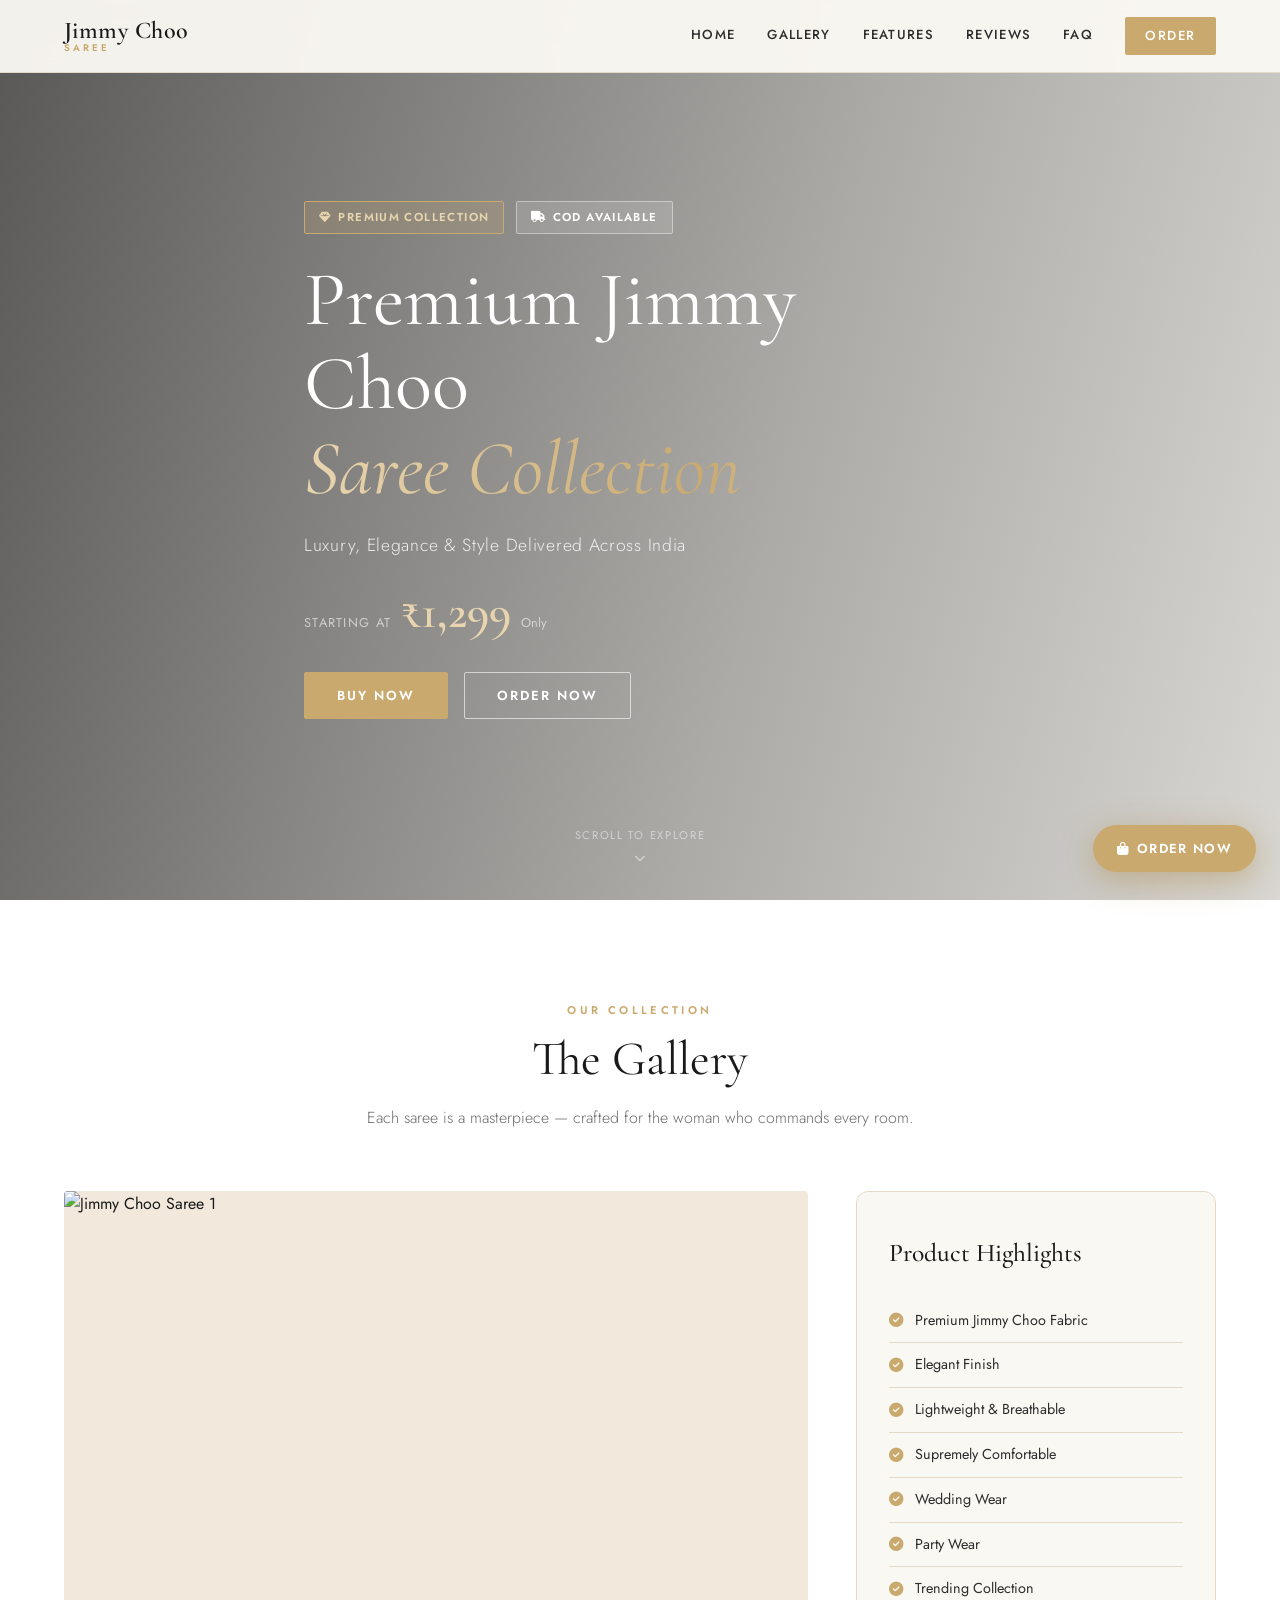
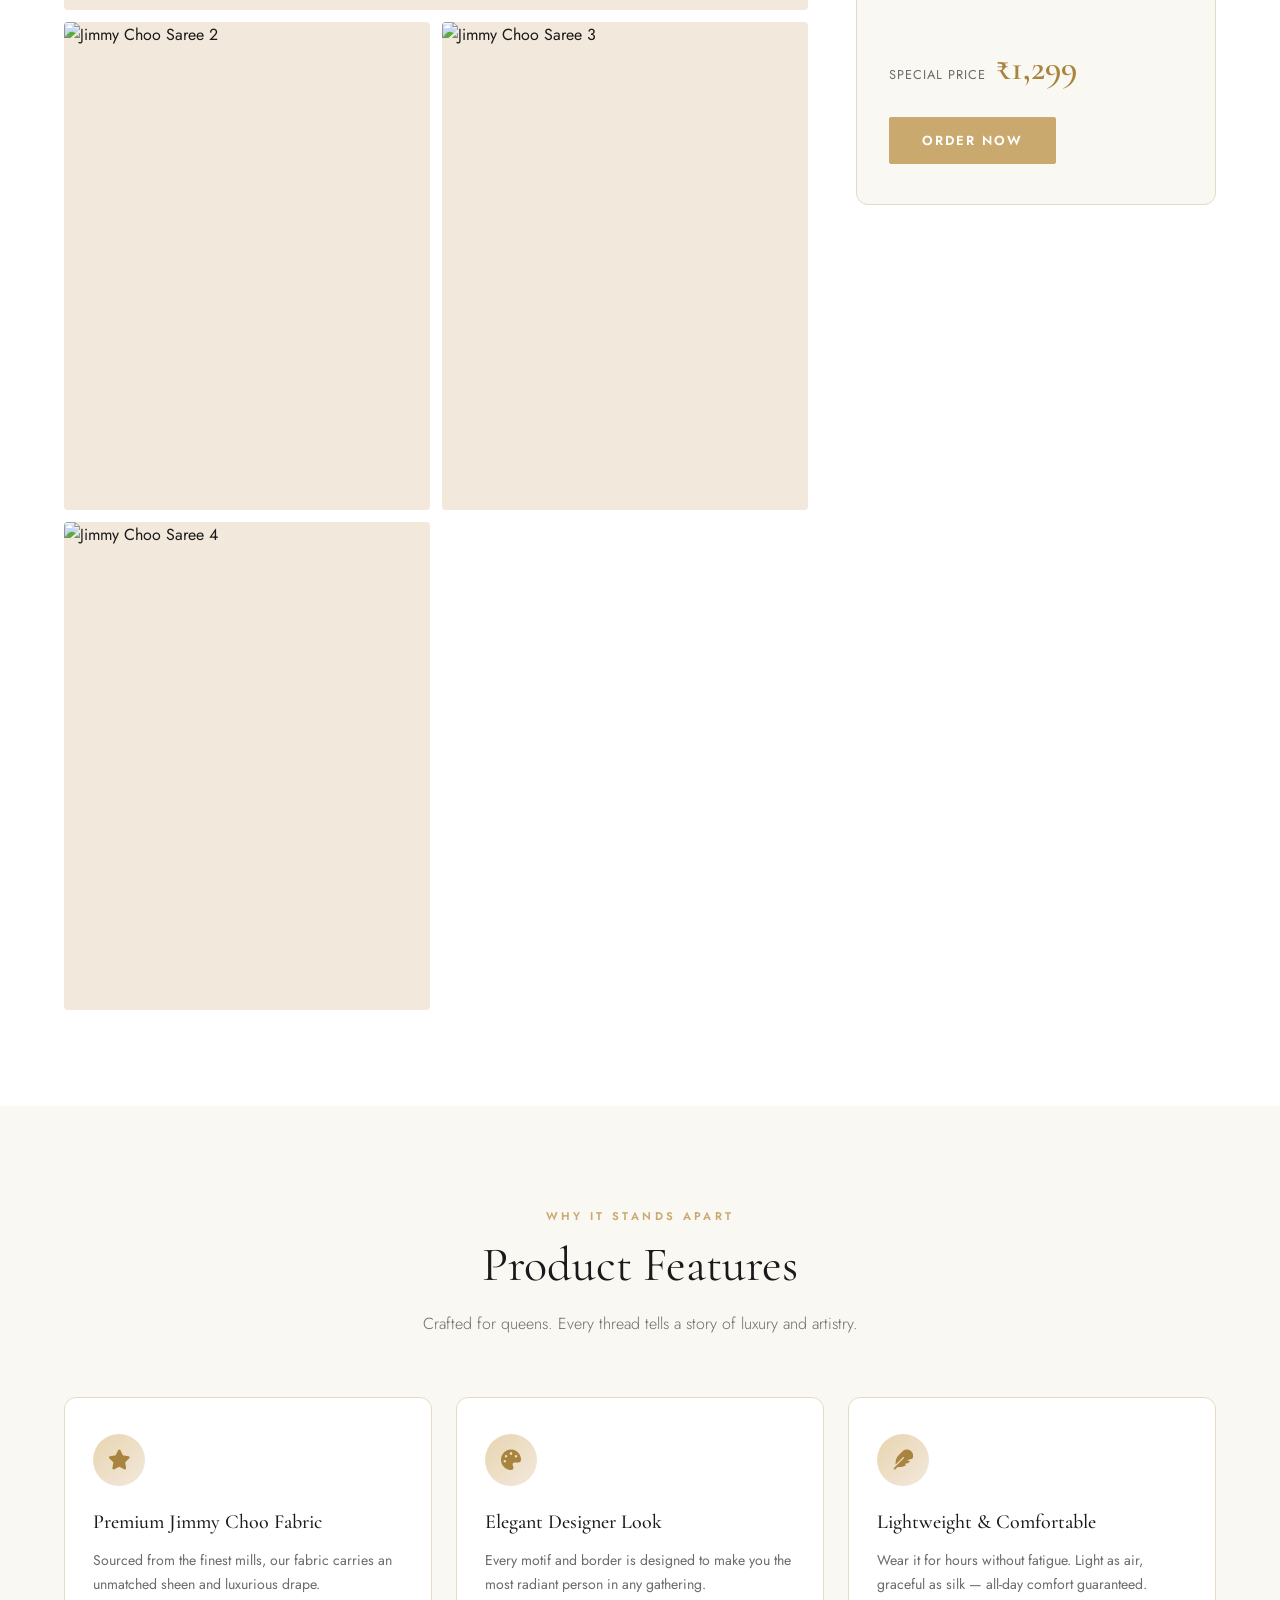
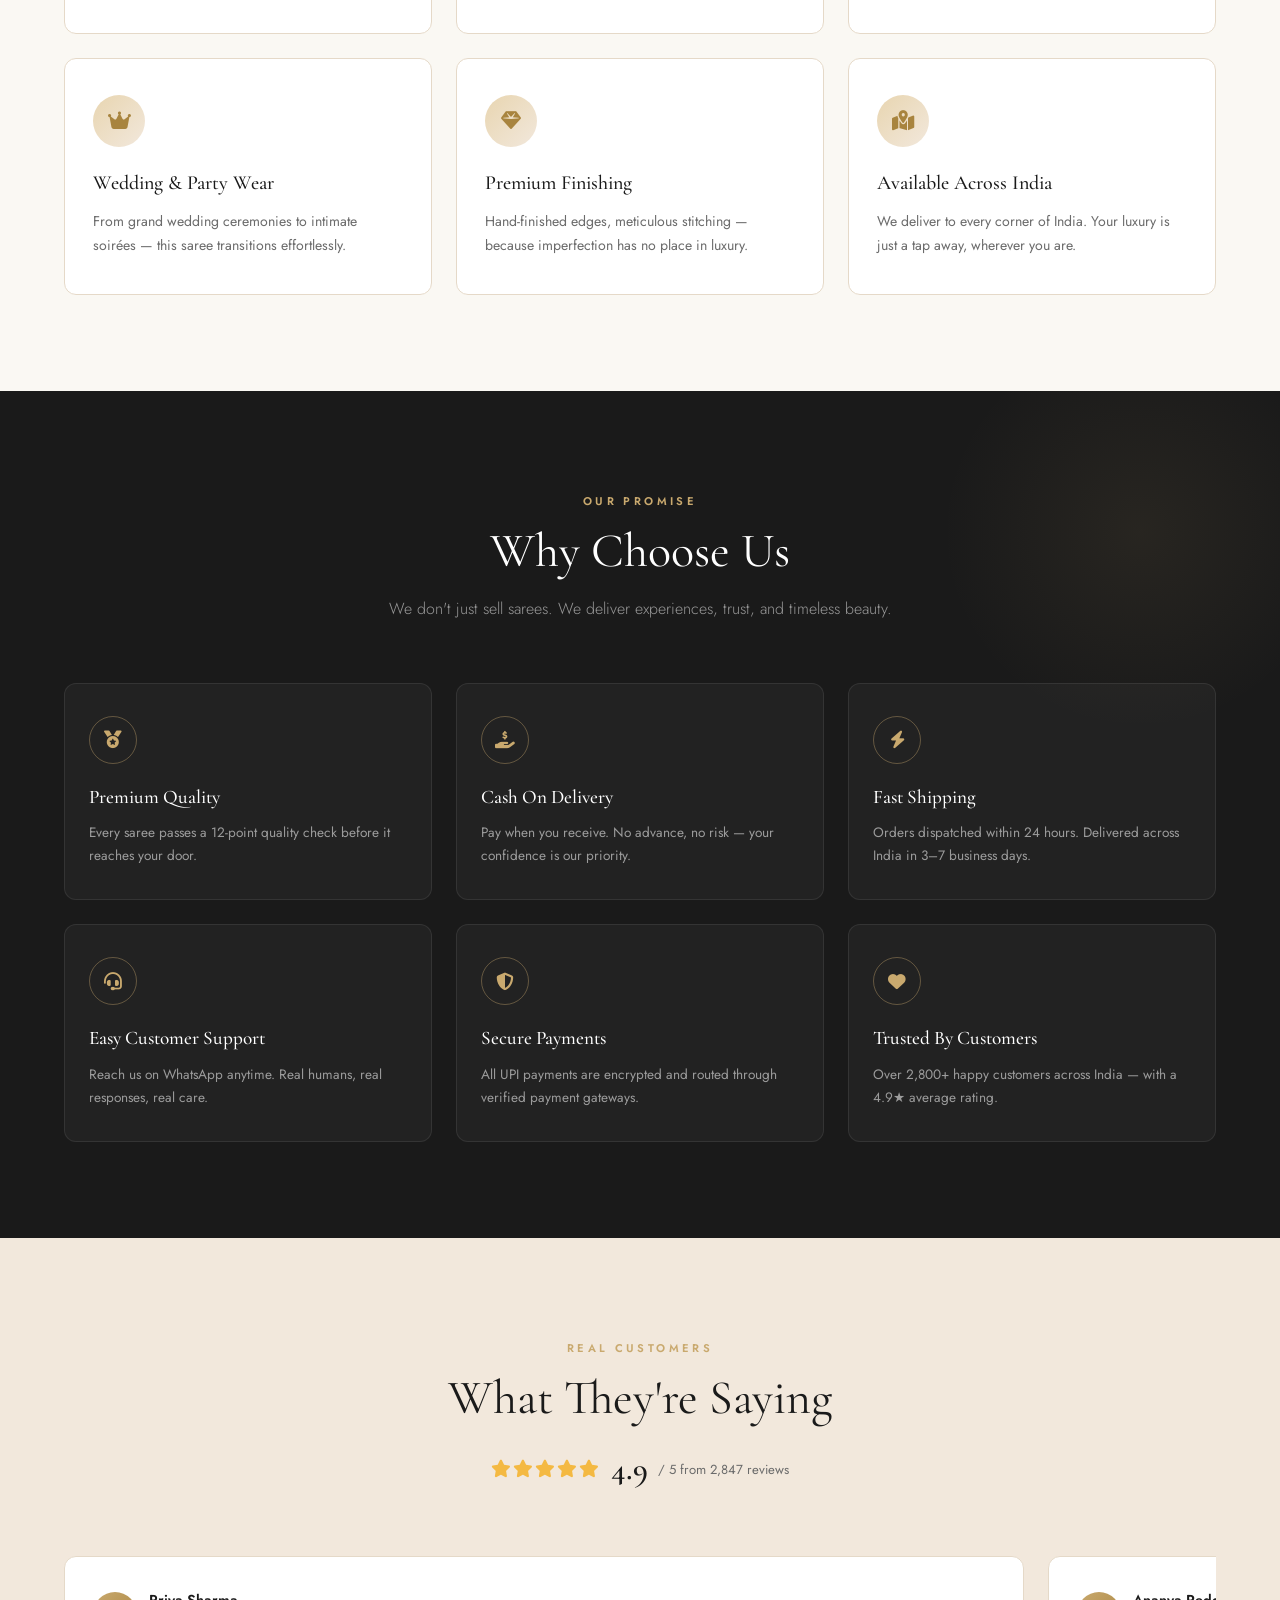
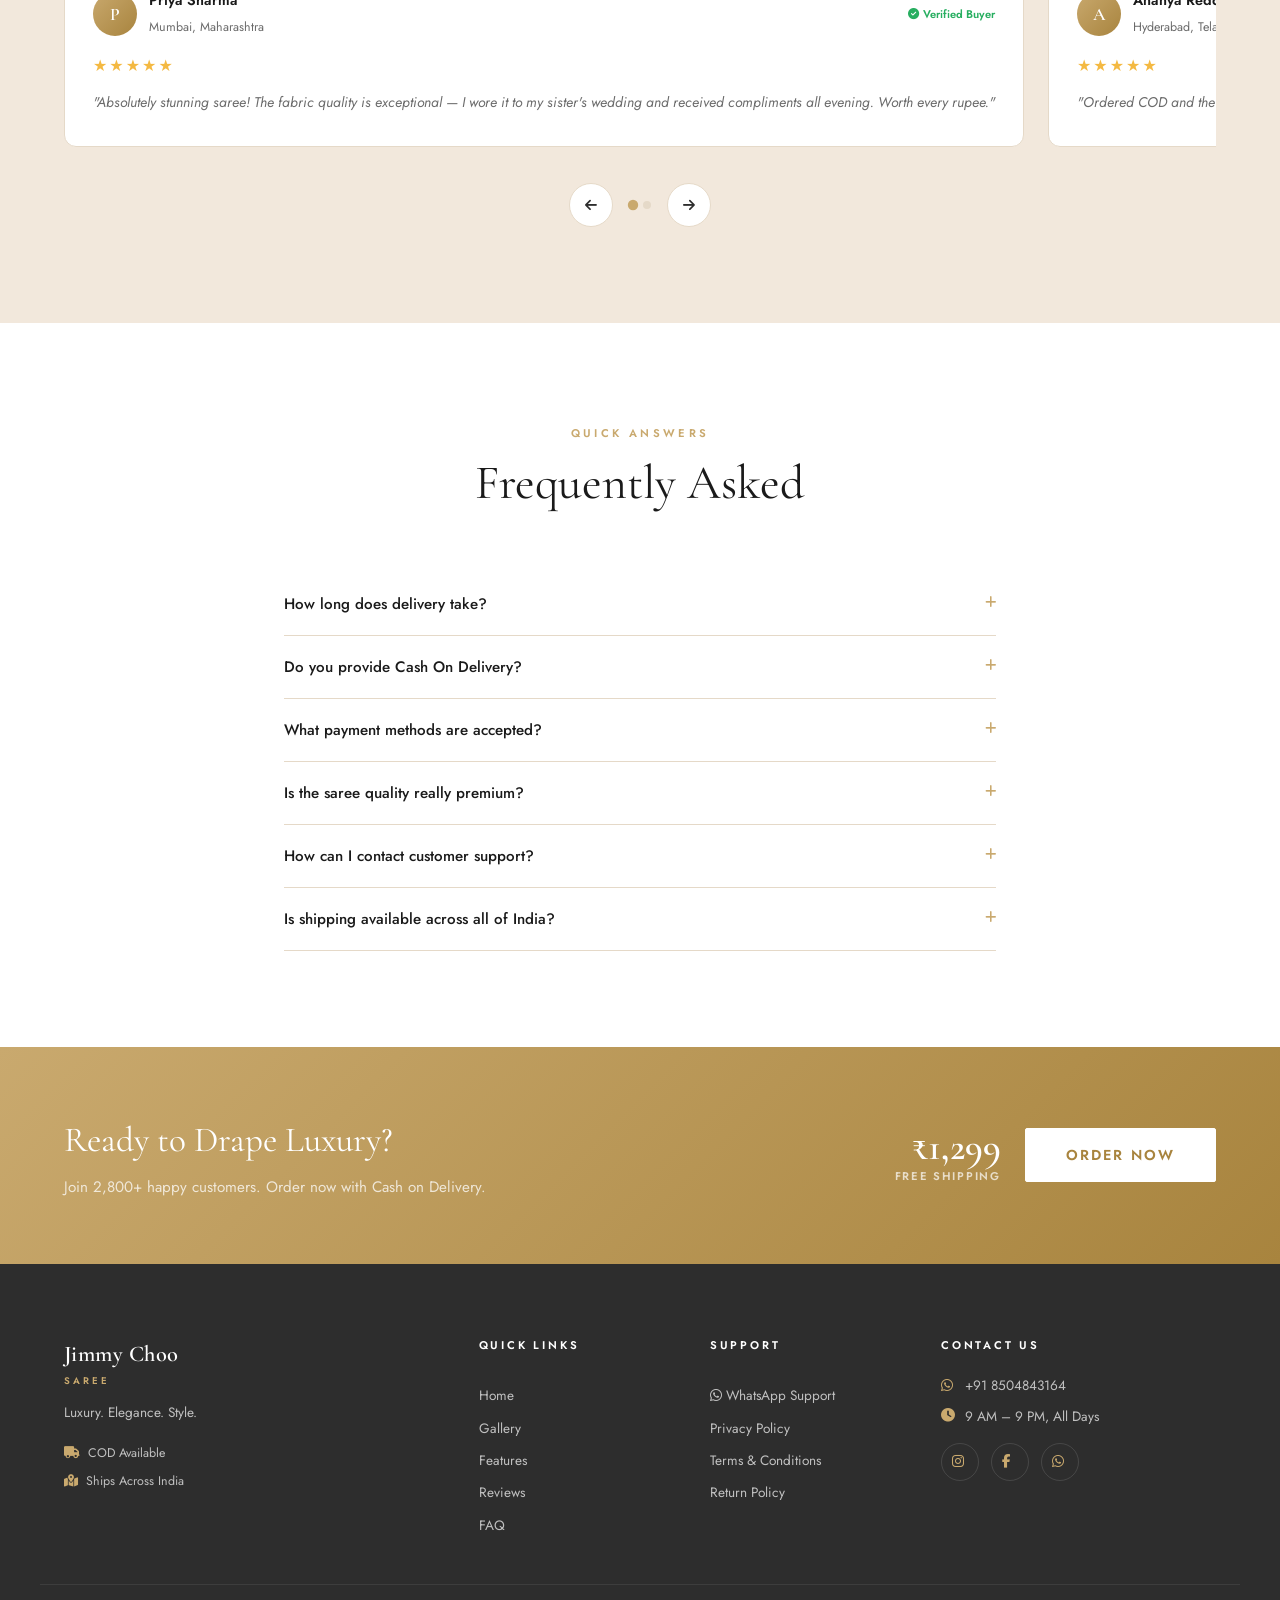
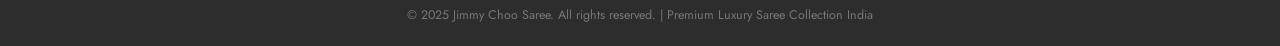
==== index.html @ b238b3d8 "Rename index-16.html to index.html" ====
<!DOCTYPE html>
<html lang="en">
<head>
  <meta charset="UTF-8" />
  <meta name="viewport" content="width=device-width, initial-scale=1.0" />
  <meta http-equiv="X-UA-Compatible" content="IE=edge" />

  <!-- SEO Meta Tags -->
  <title>Jimmy Choo Saree | Premium Luxury Saree Collection India | ₹1299</title>
  <meta name="description" content="Buy Premium Jimmy Choo Saree online at ₹1299. Luxury fabric, elegant designer look, lightweight & comfortable. Cash on delivery available. Shipping across India." />
  <meta name="keywords" content="Jimmy Choo Saree, luxury saree, premium saree, designer saree, wedding saree, party wear saree, saree online India, buy saree COD" />
  <meta name="robots" content="index, follow" />
  <meta name="author" content="Jimmy Choo Saree" />
  <link rel="canonical" href="https://jimmychoosaree.in/" />

  <!-- Open Graph -->
  <meta property="og:title" content="Jimmy Choo Saree | Premium Luxury Saree ₹1299" />
  <meta property="og:description" content="Luxury, Elegance & Style. Premium Jimmy Choo Saree delivered across India. COD Available." />
  <meta property="og:type" content="product" />
  <meta property="og:url" content="https://jimmychoosaree.in/" />
  <meta property="og:image" content="https://images.unsplash.com/photo-1610030469983-98e550d6193c?w=1200" />
  <meta property="og:locale" content="en_IN" />

  <!-- Twitter Card -->
  <meta name="twitter:card" content="summary_large_image" />
  <meta name="twitter:title" content="Jimmy Choo Saree | Premium Luxury Saree ₹1299" />
  <meta name="twitter:description" content="Luxury saree collection. COD available. Shipping across India." />
  <meta name="twitter:image" content="https://images.unsplash.com/photo-1610030469983-98e550d6193c?w=1200" />

  <!-- Structured Data -->
  <script type="application/ld+json">
  {
    "@context": "https://schema.org",
    "@type": "Product",
    "name": "Jimmy Choo Saree",
    "description": "Premium luxury saree with elegant designer look. Lightweight, comfortable. Ideal for weddings and parties.",
    "brand": { "@type": "Brand", "name": "Jimmy Choo Saree" },
    "offers": {
      "@type": "Offer",
      "price": "1299",
      "priceCurrency": "INR",
      "availability": "https://schema.org/InStock",
      "seller": { "@type": "Organization", "name": "Jimmy Choo Saree" }
    },
    "aggregateRating": {
      "@type": "AggregateRating",
      "ratingValue": "4.9",
      "reviewCount": "2847"
    }
  }
  </script>
  <script type="application/ld+json">
  {
    "@context": "https://schema.org",
    "@type": "Organization",
    "name": "Jimmy Choo Saree",
    "url": "https://jimmychoosaree.in",
    "contactPoint": {
      "@type": "ContactPoint",
      "telephone": "+91-8504843164",
      "contactType": "customer support",
      "areaServed": "IN"
    }
  }
  </script>

  <!-- Fonts -->
  <link rel="preconnect" href="https://fonts.googleapis.com" />
  <link rel="preconnect" href="https://fonts.gstatic.com" crossorigin />
  <link href="https://fonts.googleapis.com/css2?family=Cormorant+Garamond:ital,wght@0,300;0,400;0,500;0,600;0,700;1,300;1,400;1,600&family=Jost:wght@300;400;500;600&display=swap" rel="stylesheet" />

  <!-- Icons -->
  <link rel="stylesheet" href="https://cdnjs.cloudflare.com/ajax/libs/font-awesome/6.5.0/css/all.min.css" />

  <link rel="stylesheet" href="style.css" />
</head>
<body>

  <!-- ===== HEADER ===== -->
  <header class="header" id="header">
    <div class="header-inner container">
      <a href="#" class="logo">
        <span class="logo-main">Jimmy Choo</span>
        <span class="logo-sub">SAREE</span>
      </a>
      <nav class="nav" id="nav">
        <a href="#home" class="nav-link">Home</a>
        <a href="#gallery" class="nav-link">Gallery</a>
        <a href="#features" class="nav-link">Features</a>
        <a href="#reviews" class="nav-link">Reviews</a>
        <a href="#faq" class="nav-link">FAQ</a>
        <a href="#order" class="nav-link nav-cta" onclick="openModal()">Order</a>
      </nav>
      <button class="hamburger" id="hamburger" aria-label="Open menu">
        <span></span><span></span><span></span>
      </button>
    </div>
  </header>

  <!-- ===== HERO ===== -->
  <section class="hero" id="home">
    <div class="hero-bg">
      <img src="https://images.unsplash.com/photo-1610030469983-98e550d6193c?auto=format&fit=crop&w=1600&q=80" alt="Premium Jimmy Choo Saree" loading="eager" />
      <div class="hero-overlay"></div>
    </div>
    <div class="hero-content container">
      <div class="hero-badges">
        <span class="badge badge-premium"><i class="fa-solid fa-gem"></i> Premium Collection</span>
        <span class="badge badge-cod"><i class="fa-solid fa-truck"></i> COD Available</span>
      </div>
      <h1 class="hero-title">Premium Jimmy Choo<br /><em>Saree Collection</em></h1>
      <p class="hero-sub">Luxury, Elegance &amp; Style Delivered Across India</p>
      <div class="hero-price">
        <span class="price-label">Starting at</span>
        <span class="price-amount">₹1,299</span>
        <span class="price-tag">Only</span>
      </div>
      <div class="hero-actions">
        <button class="btn btn-gold" onclick="openModal()">Buy Now</button>
        <button class="btn btn-outline" onclick="openModal()">Order Now</button>
      </div>
    </div>
    <div class="hero-scroll-hint">
      <span>Scroll to Explore</span>
      <i class="fa-solid fa-chevron-down"></i>
    </div>
  </section>

  <!-- ===== GALLERY ===== -->
  <section class="section gallery-section" id="gallery">
    <div class="container">
      <div class="section-header fade-up">
        <span class="section-eyebrow">Our Collection</span>
        <h2 class="section-title">The Gallery</h2>
        <p class="section-desc">Each saree is a masterpiece — crafted for the woman who commands every room.</p>
      </div>
      <div class="gallery-layout">
        <div class="gallery-grid fade-up">
          <div class="gallery-item" data-index="0">
            <img src="https://images.unsplash.com/photo-1610030469983-98e550d6193c?auto=format&fit=crop&w=600&q=80" alt="Jimmy Choo Saree 1" loading="lazy" />
            <div class="gallery-zoom"><i class="fa-solid fa-magnifying-glass-plus"></i></div>
          </div>
          <div class="gallery-item" data-index="1">
            <img src="https://images.unsplash.com/photo-1583391733956-3750e0ff4e8b?auto=format&fit=crop&w=600&q=80" alt="Jimmy Choo Saree 2" loading="lazy" />
            <div class="gallery-zoom"><i class="fa-solid fa-magnifying-glass-plus"></i></div>
          </div>
          <div class="gallery-item" data-index="2">
            <img src="https://images.unsplash.com/photo-1617137968427-85924c800a22?auto=format&fit=crop&w=600&q=80" alt="Jimmy Choo Saree 3" loading="lazy" />
            <div class="gallery-zoom"><i class="fa-solid fa-magnifying-glass-plus"></i></div>
          </div>
          <div class="gallery-item" data-index="3">
            <img src="https://images.unsplash.com/photo-1594938298603-c8148c4b4efb?auto=format&fit=crop&w=600&q=80" alt="Jimmy Choo Saree 4" loading="lazy" />
            <div class="gallery-zoom"><i class="fa-solid fa-magnifying-glass-plus"></i></div>
          </div>
        </div>
        <div class="gallery-highlights fade-up">
          <h3>Product Highlights</h3>
          <ul class="highlights-list">
            <li><i class="fa-solid fa-check-circle"></i> Premium Jimmy Choo Fabric</li>
            <li><i class="fa-solid fa-check-circle"></i> Elegant Finish</li>
            <li><i class="fa-solid fa-check-circle"></i> Lightweight &amp; Breathable</li>
            <li><i class="fa-solid fa-check-circle"></i> Supremely Comfortable</li>
            <li><i class="fa-solid fa-check-circle"></i> Wedding Wear</li>
            <li><i class="fa-solid fa-check-circle"></i> Party Wear</li>
            <li><i class="fa-solid fa-check-circle"></i> Trending Collection</li>
          </ul>
          <div class="highlights-price">
            <span>Special Price</span>
            <strong>₹1,299</strong>
          </div>
          <button class="btn btn-gold" onclick="openModal()">Order Now</button>
        </div>
      </div>
    </div>
  </section>

  <!-- Lightbox -->
  <div class="lightbox" id="lightbox">
    <button class="lightbox-close" id="lightboxClose"><i class="fa-solid fa-xmark"></i></button>
    <button class="lightbox-prev" id="lightboxPrev"><i class="fa-solid fa-chevron-left"></i></button>
    <button class="lightbox-next" id="lightboxNext"><i class="fa-solid fa-chevron-right"></i></button>
    <div class="lightbox-img-wrap">
      <img src="" alt="Saree Full View" id="lightboxImg" />
    </div>
  </div>

  <!-- ===== FEATURES ===== -->
  <section class="section features-section" id="features">
    <div class="container">
      <div class="section-header fade-up">
        <span class="section-eyebrow">Why It Stands Apart</span>
        <h2 class="section-title">Product Features</h2>
        <p class="section-desc">Crafted for queens. Every thread tells a story of luxury and artistry.</p>
      </div>
      <div class="features-grid">
        <div class="feature-card fade-up">
          <div class="feature-icon"><i class="fa-solid fa-star"></i></div>
          <h3>Premium Jimmy Choo Fabric</h3>
          <p>Sourced from the finest mills, our fabric carries an unmatched sheen and luxurious drape.</p>
        </div>
        <div class="feature-card fade-up">
          <div class="feature-icon"><i class="fa-solid fa-palette"></i></div>
          <h3>Elegant Designer Look</h3>
          <p>Every motif and border is designed to make you the most radiant person in any gathering.</p>
        </div>
        <div class="feature-card fade-up">
          <div class="feature-icon"><i class="fa-solid fa-feather"></i></div>
          <h3>Lightweight &amp; Comfortable</h3>
          <p>Wear it for hours without fatigue. Light as air, graceful as silk — all-day comfort guaranteed.</p>
        </div>
        <div class="feature-card fade-up">
          <div class="feature-icon"><i class="fa-solid fa-crown"></i></div>
          <h3>Wedding &amp; Party Wear</h3>
          <p>From grand wedding ceremonies to intimate soirées — this saree transitions effortlessly.</p>
        </div>
        <div class="feature-card fade-up">
          <div class="feature-icon"><i class="fa-solid fa-gem"></i></div>
          <h3>Premium Finishing</h3>
          <p>Hand-finished edges, meticulous stitching — because imperfection has no place in luxury.</p>
        </div>
        <div class="feature-card fade-up">
          <div class="feature-icon"><i class="fa-solid fa-map-location-dot"></i></div>
          <h3>Available Across India</h3>
          <p>We deliver to every corner of India. Your luxury is just a tap away, wherever you are.</p>
        </div>
      </div>
    </div>
  </section>

  <!-- ===== WHY CHOOSE US ===== -->
  <section class="section why-section">
    <div class="why-diagonal"></div>
    <div class="container">
      <div class="section-header fade-up">
        <span class="section-eyebrow">Our Promise</span>
        <h2 class="section-title">Why Choose Us</h2>
        <p class="section-desc">We don't just sell sarees. We deliver experiences, trust, and timeless beauty.</p>
      </div>
      <div class="why-grid">
        <div class="why-card fade-up">
          <div class="why-icon"><i class="fa-solid fa-medal"></i></div>
          <h3>Premium Quality</h3>
          <p>Every saree passes a 12-point quality check before it reaches your door.</p>
        </div>
        <div class="why-card fade-up">
          <div class="why-icon"><i class="fa-solid fa-hand-holding-dollar"></i></div>
          <h3>Cash On Delivery</h3>
          <p>Pay when you receive. No advance, no risk — your confidence is our priority.</p>
        </div>
        <div class="why-card fade-up">
          <div class="why-icon"><i class="fa-solid fa-bolt"></i></div>
          <h3>Fast Shipping</h3>
          <p>Orders dispatched within 24 hours. Delivered across India in 3–7 business days.</p>
        </div>
        <div class="why-card fade-up">
          <div class="why-icon"><i class="fa-solid fa-headset"></i></div>
          <h3>Easy Customer Support</h3>
          <p>Reach us on WhatsApp anytime. Real humans, real responses, real care.</p>
        </div>
        <div class="why-card fade-up">
          <div class="why-icon"><i class="fa-solid fa-shield-halved"></i></div>
          <h3>Secure Payments</h3>
          <p>All UPI payments are encrypted and routed through verified payment gateways.</p>
        </div>
        <div class="why-card fade-up">
          <div class="why-icon"><i class="fa-solid fa-heart"></i></div>
          <h3>Trusted By Customers</h3>
          <p>Over 2,800+ happy customers across India — with a 4.9★ average rating.</p>
        </div>
      </div>
    </div>
  </section>

  <!-- ===== REVIEWS ===== -->
  <section class="section reviews-section" id="reviews">
    <div class="container">
      <div class="section-header fade-up">
        <span class="section-eyebrow">Real Customers</span>
        <h2 class="section-title">What They're Saying</h2>
        <div class="avg-rating">
          <div class="avg-stars">
            <i class="fa-solid fa-star"></i><i class="fa-solid fa-star"></i><i class="fa-solid fa-star"></i><i class="fa-solid fa-star"></i><i class="fa-solid fa-star"></i>
          </div>
          <span class="avg-number">4.9</span>
          <span class="avg-label">/ 5 from 2,847 reviews</span>
        </div>
      </div>
      <div class="reviews-slider-wrap fade-up">
        <div class="reviews-slider" id="reviewsSlider">
          <div class="review-card">
            <div class="review-top">
              <div class="reviewer-avatar">P</div>
              <div class="reviewer-info">
                <strong>Priya Sharma</strong>
                <span>Mumbai, Maharashtra</span>
              </div>
              <span class="verified-badge"><i class="fa-solid fa-circle-check"></i> Verified Buyer</span>
            </div>
            <div class="review-stars">★★★★★</div>
            <p>"Absolutely stunning saree! The fabric quality is exceptional — I wore it to my sister's wedding and received compliments all evening. Worth every rupee."</p>
          </div>
          <div class="review-card">
            <div class="review-top">
              <div class="reviewer-avatar">A</div>
              <div class="reviewer-info">
                <strong>Ananya Reddy</strong>
                <span>Hyderabad, Telangana</span>
              </div>
              <span class="verified-badge"><i class="fa-solid fa-circle-check"></i> Verified Buyer</span>
            </div>
            <div class="review-stars">★★★★★</div>
            <p>"Ordered COD and the delivery was super fast — arrived in 4 days. The saree looks even more beautiful in person. The packaging was also very premium!"</p>
          </div>
          <div class="review-card">
            <div class="review-top">
              <div class="reviewer-avatar">S</div>
              <div class="reviewer-info">
                <strong>Sunita Verma</strong>
                <span>Jaipur, Rajasthan</span>
              </div>
              <span class="verified-badge"><i class="fa-solid fa-circle-check"></i> Verified Buyer</span>
            </div>
            <div class="review-stars">★★★★★</div>
            <p>"The Jimmy Choo Saree is everything I dreamed of for my anniversary dinner. Light, elegant, and the color is just divine. Customer support was very helpful too."</p>
          </div>
          <div class="review-card">
            <div class="review-top">
              <div class="reviewer-avatar">D</div>
              <div class="reviewer-info">
                <strong>Divya Nair</strong>
                <span>Kochi, Kerala</span>
              </div>
              <span class="verified-badge"><i class="fa-solid fa-circle-check"></i> Verified Buyer</span>
            </div>
            <div class="review-stars">★★★★★</div>
            <p>"I was sceptical ordering online, but this exceeded all expectations. The fabric drapes beautifully and is incredibly comfortable for an all-day event."</p>
          </div>
          <div class="review-card">
            <div class="review-top">
              <div class="reviewer-avatar">K</div>
              <div class="reviewer-info">
                <strong>Kavitha Iyer</strong>
                <span>Chennai, Tamil Nadu</span>
              </div>
              <span class="verified-badge"><i class="fa-solid fa-circle-check"></i> Verified Buyer</span>
            </div>
            <div class="review-stars">★★★★★</div>
            <p>"Gifted this to my mother for Diwali and she absolutely loved it. The finish is immaculate and the color is vibrant and rich. Will be ordering again soon!"</p>
          </div>
        </div>
        <div class="slider-controls">
          <button class="slider-btn" id="prevReview"><i class="fa-solid fa-arrow-left"></i></button>
          <div class="slider-dots" id="sliderDots"></div>
          <button class="slider-btn" id="nextReview"><i class="fa-solid fa-arrow-right"></i></button>
        </div>
      </div>
    </div>
  </section>

  <!-- ===== FAQ ===== -->
  <section class="section faq-section" id="faq">
    <div class="container faq-container">
      <div class="section-header fade-up">
        <span class="section-eyebrow">Quick Answers</span>
        <h2 class="section-title">Frequently Asked</h2>
      </div>
      <div class="faq-list fade-up">
        <div class="faq-item">
          <button class="faq-q">How long does delivery take? <i class="fa-solid fa-plus"></i></button>
          <div class="faq-a"><p>We dispatch orders within 24 hours of placement. Delivery typically takes 3–7 business days depending on your location across India. Remote areas may take up to 10 days.</p></div>
        </div>
        <div class="faq-item">
          <button class="faq-q">Do you provide Cash On Delivery? <i class="fa-solid fa-plus"></i></button>
          <div class="faq-a"><p>Yes! We offer Cash on Delivery (COD) across all pin codes in India. No advance payment required — pay only when you receive your saree. You can also save ₹100 by paying online via UPI.</p></div>
        </div>
        <div class="faq-item">
          <button class="faq-q">What payment methods are accepted? <i class="fa-solid fa-plus"></i></button>
          <div class="faq-a"><p>We accept Cash on Delivery (COD) and all major UPI apps including PhonePe, Google Pay, Paytm, and BHIM UPI. Online prepaid orders get an exclusive ₹100 discount.</p></div>
        </div>
        <div class="faq-item">
          <button class="faq-q">Is the saree quality really premium? <i class="fa-solid fa-plus"></i></button>
          <div class="faq-a"><p>Absolutely. Our Jimmy Choo Sarees are crafted from premium fabric with hand-finished edges and meticulous quality control. With 4.9★ from over 2,800 verified buyers, the quality speaks for itself.</p></div>
        </div>
        <div class="faq-item">
          <button class="faq-q">How can I contact customer support? <i class="fa-solid fa-plus"></i></button>
          <div class="faq-a"><p>You can reach us directly on WhatsApp at +91 8504843164 anytime. We respond within minutes during business hours (9 AM – 9 PM, all days).</p></div>
        </div>
        <div class="faq-item">
          <button class="faq-q">Is shipping available across all of India? <i class="fa-solid fa-plus"></i></button>
          <div class="faq-a"><p>Yes! We deliver to every state and pin code across India — from Jammu &amp; Kashmir to Kanyakumari. Shipping is free on all orders.</p></div>
        </div>
      </div>
    </div>
  </section>

  <!-- ===== CTA STRIP ===== -->
  <section class="cta-strip" id="order">
    <div class="container cta-inner fade-up">
      <div>
        <h2>Ready to Drape Luxury?</h2>
        <p>Join 2,800+ happy customers. Order now with Cash on Delivery.</p>
      </div>
      <div class="cta-strip-actions">
        <div class="cta-price">₹1,299 <small>Free Shipping</small></div>
        <button class="btn btn-gold btn-lg" onclick="openModal()">Order Now</button>
      </div>
    </div>
  </section>

  <!-- ===== FOOTER ===== -->
  <footer class="footer">
    <div class="container footer-inner">
      <div class="footer-brand">
        <span class="logo-main">Jimmy Choo</span>
        <span class="logo-sub">SAREE</span>
        <p>Luxury. Elegance. Style.</p>
        <div class="footer-badges">
          <span><i class="fa-solid fa-truck"></i> COD Available</span>
          <span><i class="fa-solid fa-map-location-dot"></i> Ships Across India</span>
        </div>
      </div>
      <div class="footer-links">
        <h4>Quick Links</h4>
        <a href="#home">Home</a>
        <a href="#gallery">Gallery</a>
        <a href="#features">Features</a>
        <a href="#reviews">Reviews</a>
        <a href="#faq">FAQ</a>
      </div>
      <div class="footer-links">
        <h4>Support</h4>
        <a href="https://wa.me/918504843164" target="_blank"><i class="fa-brands fa-whatsapp"></i> WhatsApp Support</a>
        <a href="#">Privacy Policy</a>
        <a href="#">Terms &amp; Conditions</a>
        <a href="#">Return Policy</a>
      </div>
      <div class="footer-contact">
        <h4>Contact Us</h4>
        <p><i class="fa-brands fa-whatsapp"></i> +91 8504843164</p>
        <p><i class="fa-solid fa-clock"></i> 9 AM – 9 PM, All Days</p>
        <div class="footer-social">
          <a href="#" aria-label="Instagram"><i class="fa-brands fa-instagram"></i></a>
          <a href="#" aria-label="Facebook"><i class="fa-brands fa-facebook-f"></i></a>
          <a href="https://wa.me/918504843164" aria-label="WhatsApp"><i class="fa-brands fa-whatsapp"></i></a>
        </div>
      </div>
    </div>
    <div class="footer-bottom">
      <p>© 2025 Jimmy Choo Saree. All rights reserved. | Premium Luxury Saree Collection India</p>
    </div>
  </footer>

  <!-- ===== FLOATING ORDER BUTTON ===== -->
  <button class="float-order" onclick="openModal()" aria-label="Order Now">
    <i class="fa-solid fa-bag-shopping"></i>
    <span>Order Now</span>
  </button>

  <!-- ===== ORDER MODAL ===== -->
  <div class="modal-overlay" id="modalOverlay">
    <div class="modal" id="orderModal">
      <button class="modal-close" onclick="closeModal()"><i class="fa-solid fa-xmark"></i></button>

      <!-- Step Indicators -->
      <div class="step-indicators">
        <div class="step-ind active" id="stepInd1">
          <div class="step-num">1</div>
          <span>Details</span>
        </div>
        <div class="step-line"></div>
        <div class="step-ind" id="stepInd2">
          <div class="step-num">2</div>
          <span>Address</span>
        </div>
        <div class="step-line"></div>
        <div class="step-ind" id="stepInd3">
          <div class="step-num">3</div>
          <span>Payment</span>
        </div>
      </div>

      <!-- STEP 1 -->
      <div class="step-panel" id="step1">
        <h3 class="step-title">Customer Details</h3>
        <p class="step-sub">Tell us who you are so we can reach you.</p>
        <div class="form-group">
          <label>Full Name <span>*</span></label>
          <input type="text" id="fullName" placeholder="e.g. Priya Sharma" maxlength="60" />
          <span class="field-err" id="errName"></span>
        </div>
        <div class="form-group">
          <label>Mobile Number <span>*</span></label>
          <input type="tel" id="mobileNum" placeholder="10-digit mobile number" maxlength="10" />
          <span class="field-err" id="errMobile"></span>
        </div>
        <div class="form-group">
          <label>Alternate Mobile <small>(Optional)</small></label>
          <input type="tel" id="altMobile" placeholder="Alternate number (optional)" maxlength="10" />
        </div>
        <button class="btn btn-gold btn-block" onclick="goStep2()">Continue <i class="fa-solid fa-arrow-right"></i></button>
      </div>

      <!-- STEP 2 -->
      <div class="step-panel hidden" id="step2">
        <h3 class="step-title">Delivery Address</h3>
        <p class="step-sub">Where should we send your luxury saree?</p>
        <div class="form-group">
          <label>House / Flat Number <span>*</span></label>
          <input type="text" id="houseNum" placeholder="e.g. Flat 4B, Rose Apartments" />
          <span class="field-err" id="errHouse"></span>
        </div>
        <div class="form-group">
          <label>Street / Area / Locality <span>*</span></label>
          <input type="text" id="street" placeholder="Street or locality name" />
          <span class="field-err" id="errStreet"></span>
        </div>
        <div class="form-row">
          <div class="form-group">
            <label>City <span>*</span></label>
            <input type="text" id="city" placeholder="City" />
            <span class="field-err" id="errCity"></span>
          </div>
          <div class="form-group">
            <label>State <span>*</span></label>
            <input type="text" id="state" placeholder="State" />
            <span class="field-err" id="errState"></span>
          </div>
        </div>
        <div class="form-group">
          <label>Pincode <span>*</span></label>
          <input type="tel" id="pincode" placeholder="6-digit pincode" maxlength="6" />
          <span class="field-err" id="errPincode"></span>
        </div>
        <div class="btn-row">
          <button class="btn btn-outline" onclick="goStep1()"><i class="fa-solid fa-arrow-left"></i> Back</button>
          <button class="btn btn-gold" onclick="goStep3()">Continue to Payment <i class="fa-solid fa-arrow-right"></i></button>
        </div>
      </div>

      <!-- STEP 3 -->
      <div class="step-panel hidden" id="step3">
        <h3 class="step-title">Payment</h3>
        <div class="order-summary">
          <span class="os-product">Jimmy Choo Saree</span>
          <span class="os-price" id="displayPrice">₹1,299</span>
        </div>
        <div class="payment-options">
          <label class="pay-option">
            <input type="radio" name="payMethod" value="cod" checked onchange="payMethodChange(this)" />
            <div class="pay-option-inner">
              <i class="fa-solid fa-hand-holding-dollar"></i>
              <div>
                <strong>Cash on Delivery (COD)</strong>
                <small>Pay when your order arrives</small>
              </div>
            </div>
          </label>
          <label class="pay-option">
            <input type="radio" name="payMethod" value="upi" onchange="payMethodChange(this)" />
            <div class="pay-option-inner">
              <i class="fa-solid fa-mobile-screen"></i>
              <div>
                <strong>Prepaid UPI Payment</strong>
                <small class="discount-badge"><i class="fa-solid fa-tag"></i> Save ₹100 — Pay only ₹1,199</small>
              </div>
            </div>
          </label>
        </div>

        <!-- COD section -->
        <div id="codSection">
          <div class="cod-note">
            <i class="fa-solid fa-circle-info"></i>
            Pay online via UPI and save ₹100 instantly! Final price: <strong>₹1,199</strong>
          </div>
          <div class="btn-row">
            <button class="btn btn-outline" onclick="goStep2()"><i class="fa-solid fa-arrow-left"></i> Back</button>
            <button class="btn btn-gold" onclick="placeOrder('cod')">Place Order — COD <i class="fa-solid fa-check"></i></button>
          </div>
        </div>

        <!-- UPI section -->
        <div id="upiSection" class="hidden">
          <div class="upi-info">
            <p class="upi-id-label">UPI ID: <strong>8504843164-2@ybl</strong></p>
            <p class="upi-amount">Final Amount: <strong>₹1,199</strong></p>
          </div>
          <div class="upi-apps">
            <button class="upi-btn" onclick="launchUPI('phonepe')">
              <img src="https://upload.wikimedia.org/wikipedia/commons/thumb/7/71/PhonePe_Logo.png/200px-PhonePe_Logo.png" alt="PhonePe" />
              PhonePe
            </button>
            <button class="upi-btn" onclick="launchUPI('gpay')">
              <img src="https://upload.wikimedia.org/wikipedia/commons/thumb/f/f2/Google_Pay_Logo.svg/200px-Google_Pay_Logo.svg.png" alt="Google Pay" />
              Google Pay
            </button>
            <button class="upi-btn" onclick="launchUPI('paytm')">
              <img src="https://upload.wikimedia.org/wikipedia/commons/thumb/2/24/Paytm_Logo_%28standalone%29.svg/200px-Paytm_Logo_%28standalone%29.svg.png" alt="Paytm" />
              Paytm
            </button>
            <button class="upi-btn" onclick="launchUPI('bhim')">
              <img src="https://upload.wikimedia.org/wikipedia/en/thumb/c/cb/BHIM_logo.svg/200px-BHIM_logo.svg.png" alt="BHIM UPI" />
              BHIM UPI
            </button>
          </div>
          <div class="form-group">
            <label>UTR / Transaction ID <span>*</span></label>
            <input type="text" id="utrNum" placeholder="Enter UTR or Transaction ID after payment" />
            <span class="field-err" id="errUTR"></span>
          </div>
          <div class="btn-row">
            <button class="btn btn-outline" onclick="goStep2()"><i class="fa-solid fa-arrow-left"></i> Back</button>
            <button class="btn btn-gold" onclick="placeOrder('upi')">Submit Order <i class="fa-solid fa-check"></i></button>
          </div>
        </div>
      </div>

      <!-- SUCCESS SCREEN -->
      <div class="step-panel hidden" id="stepSuccess">
        <div class="success-icon"><i class="fa-solid fa-circle-check"></i></div>
        <h3 class="success-title">Order Placed Successfully!</h3>
        <p class="success-sub">Thank you. Your luxury saree is on its way.</p>
        <div class="success-details" id="successDetails"></div>
        <p class="whatsapp-note"><i class="fa-brands fa-whatsapp"></i> Opening WhatsApp to confirm your order…</p>
        <button class="btn btn-gold btn-block" onclick="closeModal()">Done</button>
      </div>

    </div>
  </div>

  <script src="script.js"></script>
</body>
</html>
---- style.css ----
/* ===================================================
   JIMMY CHOO SAREE — Premium Luxury E-Commerce
   Design System: Ivory + Champagne Gold + Noir
=================================================== */

/* --- CSS Variables --- */
:root {
  --ivory: #FAF8F3;
  --cream: #F2E8DC;
  --gold: #C9A96E;
  --gold-dark: #A8843E;
  --gold-light: #E8D5B0;
  --noir: #1A1A1A;
  --charcoal: #2D2D2D;
  --muted: #6B6B6B;
  --white: #FFFFFF;
  --border: #E5D9C8;

  --font-display: 'Cormorant Garamond', Georgia, serif;
  --font-body: 'Jost', system-ui, sans-serif;

  --radius: 4px;
  --radius-lg: 12px;
  --shadow-sm: 0 2px 8px rgba(0,0,0,0.06);
  --shadow-md: 0 8px 32px rgba(0,0,0,0.10);
  --shadow-lg: 0 20px 60px rgba(0,0,0,0.15);

  --transition: 0.35s cubic-bezier(0.25, 0.46, 0.45, 0.94);
}

/* --- Reset & Base --- */
*, *::before, *::after { box-sizing: border-box; margin: 0; padding: 0; }
html { scroll-behavior: smooth; font-size: 16px; }
body {
  font-family: var(--font-body);
  background: var(--ivory);
  color: var(--noir);
  line-height: 1.65;
  overflow-x: hidden;
}
img { max-width: 100%; height: auto; display: block; }
a { text-decoration: none; color: inherit; transition: color var(--transition); }
ul { list-style: none; }
button { cursor: pointer; font-family: var(--font-body); border: none; background: none; }

/* --- Utility --- */
.container { max-width: 1200px; margin: 0 auto; padding: 0 24px; }
.hidden { display: none !important; }

/* --- Fade-up Animation --- */
.fade-up {
  opacity: 0;
  transform: translateY(32px);
  transition: opacity 0.7s ease, transform 0.7s ease;
}
.fade-up.visible {
  opacity: 1;
  transform: translateY(0);
}

/* ===================================================
   HEADER
=================================================== */
.header {
  position: fixed;
  top: 0; left: 0; right: 0;
  z-index: 900;
  background: rgba(250,248,243,0.96);
  backdrop-filter: blur(12px);
  border-bottom: 1px solid var(--border);
  transition: box-shadow var(--transition), background var(--transition);
}
.header.scrolled {
  box-shadow: var(--shadow-md);
  background: rgba(250,248,243,0.99);
}
.header-inner {
  display: flex;
  align-items: center;
  justify-content: space-between;
  height: 72px;
}

.logo { display: flex; flex-direction: column; line-height: 1; }
.logo-main {
  font-family: var(--font-display);
  font-size: 1.5rem;
  font-weight: 600;
  color: var(--noir);
  letter-spacing: 0.02em;
}
.logo-sub {
  font-family: var(--font-body);
  font-size: 0.6rem;
  font-weight: 600;
  letter-spacing: 0.3em;
  color: var(--gold);
  text-transform: uppercase;
  margin-top: 1px;
}

.nav { display: flex; align-items: center; gap: 32px; }
.nav-link {
  font-size: 0.82rem;
  font-weight: 500;
  letter-spacing: 0.1em;
  text-transform: uppercase;
  color: var(--charcoal);
  position: relative;
  padding-bottom: 2px;
}
.nav-link::after {
  content: '';
  position: absolute;
  bottom: -2px; left: 0;
  width: 0; height: 1px;
  background: var(--gold);
  transition: width var(--transition);
}
.nav-link:hover::after { width: 100%; }
.nav-link:hover { color: var(--gold-dark); }
.nav-cta {
  background: var(--gold);
  color: var(--white) !important;
  padding: 8px 20px;
  border-radius: 2px;
  letter-spacing: 0.12em;
}
.nav-cta::after { display: none; }
.nav-cta:hover { background: var(--gold-dark); }

.hamburger {
  display: none;
  flex-direction: column;
  gap: 5px;
  width: 28px;
  padding: 4px 0;
}
.hamburger span {
  display: block;
  height: 2px;
  background: var(--noir);
  border-radius: 2px;
  transition: transform var(--transition), opacity var(--transition);
}
.hamburger.open span:nth-child(1) { transform: translateY(7px) rotate(45deg); }
.hamburger.open span:nth-child(2) { opacity: 0; }
.hamburger.open span:nth-child(3) { transform: translateY(-7px) rotate(-45deg); }

/* ===================================================
   BUTTONS
=================================================== */
.btn {
  display: inline-flex;
  align-items: center;
  gap: 8px;
  padding: 13px 32px;
  font-family: var(--font-body);
  font-size: 0.82rem;
  font-weight: 600;
  letter-spacing: 0.15em;
  text-transform: uppercase;
  border-radius: 2px;
  transition: all var(--transition);
  cursor: pointer;
}
.btn-gold {
  background: var(--gold);
  color: var(--white);
  border: 1px solid var(--gold);
}
.btn-gold:hover {
  background: var(--gold-dark);
  border-color: var(--gold-dark);
  transform: translateY(-2px);
  box-shadow: 0 8px 24px rgba(168,132,62,0.3);
}
.btn-outline {
  background: transparent;
  color: var(--white);
  border: 1px solid rgba(255,255,255,0.6);
}
.btn-outline:hover {
  background: rgba(255,255,255,0.12);
  border-color: var(--white);
}
.btn-block { width: 100%; justify-content: center; }
.btn-lg { padding: 16px 40px; font-size: 0.9rem; }

/* ===================================================
   HERO
=================================================== */
.hero {
  position: relative;
  min-height: 100vh;
  display: flex;
  align-items: center;
  overflow: hidden;
}
.hero-bg {
  position: absolute;
  inset: 0;
  z-index: 0;
}
.hero-bg img {
  width: 100%; height: 100%;
  object-fit: cover;
  object-position: center top;
}
.hero-overlay {
  position: absolute;
  inset: 0;
  background: linear-gradient(105deg, rgba(26,26,26,0.72) 0%, rgba(26,26,26,0.35) 60%, rgba(26,26,26,0.15) 100%);
}
.hero-content {
  position: relative;
  z-index: 1;
  padding-top: 100px;
  padding-bottom: 80px;
  max-width: 720px;
}
.hero-badges {
  display: flex;
  gap: 12px;
  flex-wrap: wrap;
  margin-bottom: 24px;
  animation: fadeDown 0.8s ease 0.2s both;
}
.badge {
  display: inline-flex;
  align-items: center;
  gap: 6px;
  font-size: 0.72rem;
  font-weight: 600;
  letter-spacing: 0.12em;
  text-transform: uppercase;
  padding: 6px 14px;
  border-radius: 2px;
}
.badge-premium {
  background: rgba(201,169,110,0.2);
  border: 1px solid var(--gold);
  color: var(--gold-light);
}
.badge-cod {
  background: rgba(255,255,255,0.12);
  border: 1px solid rgba(255,255,255,0.4);
  color: var(--white);
}
.hero-title {
  font-family: var(--font-display);
  font-size: clamp(2.8rem, 6vw, 5rem);
  font-weight: 400;
  line-height: 1.1;
  color: var(--white);
  margin-bottom: 20px;
  animation: fadeUp 0.9s ease 0.35s both;
}
.hero-title em {
  font-style: italic;
  color: var(--gold-light);
  display: block;
}
/* Gold shimmer effect on italic */
.hero-title em {
  background: linear-gradient(90deg, #E8D5B0 0%, #C9A96E 30%, #FAF8F3 50%, #C9A96E 70%, #E8D5B0 100%);
  background-size: 200% auto;
  -webkit-background-clip: text;
  -webkit-text-fill-color: transparent;
  background-clip: text;
  animation: shimmer 3.5s linear infinite;
}
@keyframes shimmer {
  0% { background-position: 200% center; }
  100% { background-position: -200% center; }
}
.hero-sub {
  font-size: 1.1rem;
  font-weight: 300;
  color: rgba(255,255,255,0.85);
  letter-spacing: 0.04em;
  margin-bottom: 28px;
  animation: fadeUp 0.9s ease 0.5s both;
}
.hero-price {
  display: flex;
  align-items: baseline;
  gap: 10px;
  margin-bottom: 36px;
  animation: fadeUp 0.9s ease 0.65s both;
}
.price-label { font-size: 0.8rem; color: rgba(255,255,255,0.6); letter-spacing: 0.1em; text-transform: uppercase; }
.price-amount {
  font-family: var(--font-display);
  font-size: 3rem;
  font-weight: 600;
  color: var(--gold-light);
  line-height: 1;
}
.price-tag { font-size: 0.8rem; color: rgba(255,255,255,0.6); }
.hero-actions {
  display: flex;
  gap: 16px;
  flex-wrap: wrap;
  animation: fadeUp 0.9s ease 0.8s both;
}
.hero-scroll-hint {
  position: absolute;
  bottom: 36px; left: 50%;
  transform: translateX(-50%);
  display: flex;
  flex-direction: column;
  align-items: center;
  gap: 8px;
  color: rgba(255,255,255,0.5);
  font-size: 0.7rem;
  letter-spacing: 0.15em;
  text-transform: uppercase;
  animation: bounce 2s ease infinite;
  z-index: 1;
}
@keyframes bounce {
  0%,100% { transform: translateX(-50%) translateY(0); }
  50% { transform: translateX(-50%) translateY(6px); }
}
@keyframes fadeUp {
  from { opacity: 0; transform: translateY(24px); }
  to { opacity: 1; transform: translateY(0); }
}
@keyframes fadeDown {
  from { opacity: 0; transform: translateY(-16px); }
  to { opacity: 1; transform: translateY(0); }
}

/* ===================================================
   SECTIONS BASE
=================================================== */
.section { padding: 96px 0; }
.section-header {
  text-align: center;
  margin-bottom: 60px;
}
.section-eyebrow {
  display: inline-block;
  font-size: 0.7rem;
  font-weight: 600;
  letter-spacing: 0.3em;
  text-transform: uppercase;
  color: var(--gold);
  margin-bottom: 12px;
}
.section-title {
  font-family: var(--font-display);
  font-size: clamp(2rem, 4vw, 3rem);
  font-weight: 400;
  color: var(--noir);
  margin-bottom: 16px;
  line-height: 1.2;
}
.section-desc {
  font-size: 1rem;
  color: var(--muted);
  max-width: 560px;
  margin: 0 auto;
  font-weight: 300;
}

/* ===================================================
   GALLERY
=================================================== */
.gallery-section { background: var(--white); }
.gallery-layout {
  display: grid;
  grid-template-columns: 1fr 360px;
  gap: 48px;
  align-items: start;
}
.gallery-grid {
  display: grid;
  grid-template-columns: 1fr 1fr;
  gap: 12px;
}
.gallery-item {
  position: relative;
  border-radius: var(--radius);
  overflow: hidden;
  cursor: pointer;
  aspect-ratio: 3/4;
  background: var(--cream);
}
.gallery-item:first-child {
  grid-column: 1 / -1;
  aspect-ratio: 16/9;
}
.gallery-item img {
  width: 100%; height: 100%;
  object-fit: cover;
  transition: transform 0.6s ease;
}
.gallery-item:hover img { transform: scale(1.06); }
.gallery-zoom {
  position: absolute;
  inset: 0;
  display: flex;
  align-items: center;
  justify-content: center;
  background: rgba(26,26,26,0);
  color: transparent;
  font-size: 1.5rem;
  transition: all var(--transition);
}
.gallery-item:hover .gallery-zoom {
  background: rgba(26,26,26,0.3);
  color: var(--white);
}

.gallery-highlights {
  position: sticky;
  top: 96px;
  background: var(--ivory);
  border: 1px solid var(--border);
  border-radius: var(--radius-lg);
  padding: 40px 32px;
}
.gallery-highlights h3 {
  font-family: var(--font-display);
  font-size: 1.6rem;
  font-weight: 500;
  margin-bottom: 24px;
  color: var(--noir);
}
.highlights-list { margin-bottom: 28px; }
.highlights-list li {
  display: flex;
  align-items: center;
  gap: 12px;
  padding: 10px 0;
  border-bottom: 1px solid var(--border);
  font-size: 0.9rem;
  color: var(--charcoal);
}
.highlights-list li:last-child { border-bottom: none; }
.highlights-list i { color: var(--gold); font-size: 0.9rem; flex-shrink: 0; }
.highlights-price {
  display: flex;
  align-items: baseline;
  gap: 10px;
  margin-bottom: 20px;
}
.highlights-price span { font-size: 0.8rem; color: var(--muted); letter-spacing: 0.08em; text-transform: uppercase; }
.highlights-price strong {
  font-family: var(--font-display);
  font-size: 2.2rem;
  font-weight: 600;
  color: var(--gold-dark);
}

/* ===================================================
   LIGHTBOX
=================================================== */
.lightbox {
  display: none;
  position: fixed;
  inset: 0;
  z-index: 2000;
  background: rgba(10,10,10,0.95);
  align-items: center;
  justify-content: center;
}
.lightbox.open { display: flex; }
.lightbox-img-wrap {
  max-width: 90vw;
  max-height: 90vh;
  display: flex;
  align-items: center;
  justify-content: center;
}
.lightbox-img-wrap img {
  max-width: 90vw;
  max-height: 85vh;
  object-fit: contain;
  border-radius: 4px;
}
.lightbox-close, .lightbox-prev, .lightbox-next {
  position: absolute;
  color: var(--white);
  background: rgba(255,255,255,0.1);
  border: 1px solid rgba(255,255,255,0.2);
  border-radius: 50%;
  width: 48px; height: 48px;
  display: flex; align-items: center; justify-content: center;
  font-size: 1rem;
  transition: background var(--transition);
  cursor: pointer;
}
.lightbox-close:hover, .lightbox-prev:hover, .lightbox-next:hover { background: rgba(255,255,255,0.2); }
.lightbox-close { top: 24px; right: 24px; }
.lightbox-prev { left: 20px; top: 50%; transform: translateY(-50%); }
.lightbox-next { right: 20px; top: 50%; transform: translateY(-50%); }

/* ===================================================
   FEATURES
=================================================== */
.features-section { background: var(--ivory); }
.features-grid {
  display: grid;
  grid-template-columns: repeat(3, 1fr);
  gap: 24px;
}
.feature-card {
  background: var(--white);
  border: 1px solid var(--border);
  border-radius: var(--radius-lg);
  padding: 36px 28px;
  transition: box-shadow var(--transition), transform var(--transition), border-color var(--transition);
}
.feature-card:hover {
  box-shadow: var(--shadow-md);
  transform: translateY(-4px);
  border-color: var(--gold-light);
}
.feature-icon {
  width: 52px; height: 52px;
  background: linear-gradient(135deg, var(--gold-light), var(--cream));
  border-radius: 50%;
  display: flex; align-items: center; justify-content: center;
  font-size: 1.25rem;
  color: var(--gold-dark);
  margin-bottom: 20px;
}
.feature-card h3 {
  font-family: var(--font-display);
  font-size: 1.25rem;
  font-weight: 500;
  color: var(--noir);
  margin-bottom: 10px;
}
.feature-card p { font-size: 0.88rem; color: var(--muted); line-height: 1.7; }

/* ===================================================
   WHY CHOOSE US
=================================================== */
.why-section {
  background: var(--noir);
  color: var(--white);
  position: relative;
  overflow: hidden;
}
.why-section .section-title { color: var(--white); }
.why-section .section-desc { color: rgba(255,255,255,0.55); }
.why-section .section-eyebrow { color: var(--gold); }
.why-section::before {
  content: '';
  position: absolute;
  top: -60px; right: -60px;
  width: 400px; height: 400px;
  background: radial-gradient(circle, rgba(201,169,110,0.08) 0%, transparent 70%);
  pointer-events: none;
}
.why-grid {
  display: grid;
  grid-template-columns: repeat(3, 1fr);
  gap: 24px;
}
.why-card {
  background: rgba(255,255,255,0.04);
  border: 1px solid rgba(255,255,255,0.08);
  border-radius: var(--radius-lg);
  padding: 32px 24px;
  transition: background var(--transition), border-color var(--transition), transform var(--transition);
}
.why-card:hover {
  background: rgba(201,169,110,0.08);
  border-color: rgba(201,169,110,0.3);
  transform: translateY(-4px);
}
.why-icon {
  width: 48px; height: 48px;
  border: 1px solid rgba(201,169,110,0.4);
  border-radius: 50%;
  display: flex; align-items: center; justify-content: center;
  font-size: 1.1rem;
  color: var(--gold);
  margin-bottom: 18px;
}
.why-card h3 {
  font-family: var(--font-display);
  font-size: 1.2rem;
  font-weight: 500;
  color: var(--white);
  margin-bottom: 8px;
}
.why-card p { font-size: 0.85rem; color: rgba(255,255,255,0.55); line-height: 1.7; }

/* ===================================================
   REVIEWS
=================================================== */
.reviews-section { background: var(--cream); }
.avg-rating {
  display: flex;
  align-items: center;
  justify-content: center;
  gap: 10px;
  margin-top: 16px;
}
.avg-stars { color: #F4B942; font-size: 1.1rem; letter-spacing: 2px; }
.avg-number {
  font-family: var(--font-display);
  font-size: 2rem;
  font-weight: 600;
  color: var(--noir);
}
.avg-label { font-size: 0.82rem; color: var(--muted); }

.reviews-slider-wrap { position: relative; overflow: hidden; }
.reviews-slider {
  display: flex;
  gap: 24px;
  transition: transform 0.5s cubic-bezier(0.25,0.46,0.45,0.94);
}
.review-card {
  background: var(--white);
  border: 1px solid var(--border);
  border-radius: var(--radius-lg);
  padding: 32px 28px;
  min-width: calc(33.333% - 16px);
  flex-shrink: 0;
  transition: box-shadow var(--transition);
}
.review-card:hover { box-shadow: var(--shadow-md); }
.review-top {
  display: flex;
  align-items: center;
  gap: 12px;
  margin-bottom: 14px;
  flex-wrap: wrap;
}
.reviewer-avatar {
  width: 44px; height: 44px;
  background: linear-gradient(135deg, var(--gold), var(--gold-dark));
  border-radius: 50%;
  display: flex; align-items: center; justify-content: center;
  font-family: var(--font-display);
  font-size: 1.1rem;
  font-weight: 600;
  color: var(--white);
  flex-shrink: 0;
}
.reviewer-info { flex: 1; }
.reviewer-info strong { display: block; font-size: 0.9rem; color: var(--noir); font-weight: 600; }
.reviewer-info span { font-size: 0.78rem; color: var(--muted); }
.verified-badge {
  font-size: 0.7rem;
  font-weight: 600;
  color: #27AE60;
  display: flex;
  align-items: center;
  gap: 4px;
  white-space: nowrap;
}
.review-stars { font-size: 1rem; color: #F4B942; margin-bottom: 10px; letter-spacing: 2px; }
.review-card p { font-size: 0.88rem; color: var(--muted); line-height: 1.75; font-style: italic; }

.slider-controls {
  display: flex;
  align-items: center;
  justify-content: center;
  gap: 16px;
  margin-top: 36px;
}
.slider-btn {
  width: 44px; height: 44px;
  border: 1px solid var(--border);
  border-radius: 50%;
  display: flex; align-items: center; justify-content: center;
  font-size: 0.85rem;
  color: var(--charcoal);
  background: var(--white);
  transition: all var(--transition);
  cursor: pointer;
}
.slider-btn:hover { background: var(--gold); color: var(--white); border-color: var(--gold); }
.slider-dots { display: flex; gap: 6px; }
.slider-dot {
  width: 8px; height: 8px;
  border-radius: 50%;
  background: var(--border);
  border: none;
  cursor: pointer;
  transition: background var(--transition), transform var(--transition);
}
.slider-dot.active { background: var(--gold); transform: scale(1.3); }

/* ===================================================
   FAQ
=================================================== */
.faq-section { background: var(--white); }
.faq-container { max-width: 760px; }
.faq-list { }
.faq-item {
  border-bottom: 1px solid var(--border);
}
.faq-q {
  width: 100%;
  text-align: left;
  padding: 20px 0;
  display: flex;
  align-items: center;
  justify-content: space-between;
  gap: 12px;
  font-family: var(--font-body);
  font-size: 0.95rem;
  font-weight: 500;
  color: var(--noir);
  cursor: pointer;
  background: none;
  border: none;
  transition: color var(--transition);
}
.faq-q:hover { color: var(--gold-dark); }
.faq-q i {
  color: var(--gold);
  font-size: 0.8rem;
  flex-shrink: 0;
  transition: transform var(--transition);
}
.faq-item.open .faq-q i { transform: rotate(45deg); }
.faq-a {
  max-height: 0;
  overflow: hidden;
  transition: max-height 0.4s ease, padding 0.3s ease;
}
.faq-item.open .faq-a { max-height: 200px; padding-bottom: 20px; }
.faq-a p { font-size: 0.88rem; color: var(--muted); line-height: 1.8; }

/* ===================================================
   CTA STRIP
=================================================== */
.cta-strip {
  background: linear-gradient(135deg, var(--gold) 0%, var(--gold-dark) 100%);
  padding: 64px 0;
}
.cta-inner {
  display: flex;
  align-items: center;
  justify-content: space-between;
  gap: 32px;
  flex-wrap: wrap;
}
.cta-strip h2 {
  font-family: var(--font-display);
  font-size: 2.2rem;
  font-weight: 400;
  color: var(--white);
  margin-bottom: 6px;
}
.cta-strip p { color: rgba(255,255,255,0.75); font-size: 0.95rem; }
.cta-strip-actions { display: flex; align-items: center; gap: 24px; }
.cta-price {
  font-family: var(--font-display);
  font-size: 2.4rem;
  font-weight: 600;
  color: var(--white);
  display: flex;
  flex-direction: column;
  align-items: flex-end;
  line-height: 1;
}
.cta-price small { font-size: 0.7rem; font-family: var(--font-body); letter-spacing: 0.15em; text-transform: uppercase; opacity: 0.7; margin-top: 4px; }
.cta-strip .btn-gold {
  background: var(--white);
  color: var(--gold-dark);
  border-color: var(--white);
}
.cta-strip .btn-gold:hover {
  background: var(--ivory);
  box-shadow: 0 8px 24px rgba(0,0,0,0.15);
}

/* ===================================================
   FOOTER
=================================================== */
.footer {
  background: var(--charcoal);
  color: rgba(255,255,255,0.7);
  padding-top: 72px;
}
.footer-inner {
  display: grid;
  grid-template-columns: 2fr 1fr 1fr 1.5fr;
  gap: 48px;
  padding-bottom: 48px;
  border-bottom: 1px solid rgba(255,255,255,0.08);
}
.footer-brand .logo-main { color: var(--white); font-size: 1.4rem; display: block; font-family: var(--font-display); font-weight: 600; }
.footer-brand .logo-sub { color: var(--gold); display: block; margin-bottom: 12px; font-size: 0.6rem; letter-spacing: 0.3em; font-family: var(--font-body); font-weight: 600; text-transform: uppercase; }
.footer-brand p { font-size: 0.85rem; margin-bottom: 18px; line-height: 1.7; }
.footer-badges { display: flex; flex-direction: column; gap: 8px; }
.footer-badges span { font-size: 0.78rem; display: flex; align-items: center; gap: 8px; }
.footer-badges i { color: var(--gold); }
.footer-links h4, .footer-contact h4 {
  font-family: var(--font-body);
  font-size: 0.7rem;
  font-weight: 600;
  letter-spacing: 0.25em;
  text-transform: uppercase;
  color: var(--white);
  margin-bottom: 20px;
}
.footer-links { display: flex; flex-direction: column; gap: 10px; }
.footer-links a { font-size: 0.85rem; transition: color var(--transition); }
.footer-links a:hover { color: var(--gold); }
.footer-contact p { font-size: 0.85rem; margin-bottom: 8px; display: flex; align-items: center; gap: 8px; }
.footer-contact i { color: var(--gold); width: 16px; }
.footer-social { display: flex; gap: 12px; margin-top: 16px; }
.footer-social a {
  width: 38px; height: 38px;
  border: 1px solid rgba(255,255,255,0.12);
  border-radius: 50%;
  display: flex; align-items: center; justify-content: center;
  font-size: 0.85rem;
  color: rgba(255,255,255,0.55);
  transition: all var(--transition);
}
.footer-social a:hover { background: var(--gold); border-color: var(--gold); color: var(--white); }
.footer-bottom {
  padding: 20px 0;
  text-align: center;
  font-size: 0.78rem;
  color: rgba(255,255,255,0.35);
}

/* ===================================================
   FLOATING ORDER BUTTON
=================================================== */
.float-order {
  position: fixed;
  bottom: 28px;
  right: 24px;
  z-index: 850;
  background: var(--gold);
  color: var(--white);
  border: none;
  border-radius: 50px;
  padding: 14px 24px;
  display: flex;
  align-items: center;
  gap: 8px;
  font-family: var(--font-body);
  font-size: 0.82rem;
  font-weight: 600;
  letter-spacing: 0.1em;
  text-transform: uppercase;
  box-shadow: 0 8px 32px rgba(168,132,62,0.45);
  cursor: pointer;
  transition: all var(--transition);
  animation: floatPulse 3s ease infinite;
}
.float-order:hover {
  background: var(--gold-dark);
  transform: translateY(-3px);
  box-shadow: 0 12px 40px rgba(168,132,62,0.55);
}
@keyframes floatPulse {
  0%,100% { box-shadow: 0 8px 32px rgba(168,132,62,0.45); }
  50% { box-shadow: 0 8px 48px rgba(168,132,62,0.65); }
}

/* ===================================================
   ORDER MODAL
=================================================== */
.modal-overlay {
  display: none;
  position: fixed;
  inset: 0;
  z-index: 1000;
  background: rgba(10,10,10,0.7);
  backdrop-filter: blur(6px);
  align-items: center;
  justify-content: center;
  padding: 20px;
}
.modal-overlay.open { display: flex; }
.modal {
  background: var(--white);
  border-radius: var(--radius-lg);
  width: 100%;
  max-width: 520px;
  max-height: 90vh;
  overflow-y: auto;
  padding: 40px;
  position: relative;
  animation: modalIn 0.4s cubic-bezier(0.34,1.56,0.64,1);
}
@keyframes modalIn {
  from { opacity: 0; transform: scale(0.9) translateY(20px); }
  to { opacity: 1; transform: scale(1) translateY(0); }
}
.modal-close {
  position: absolute;
  top: 16px; right: 16px;
  width: 36px; height: 36px;
  border-radius: 50%;
  background: var(--cream);
  display: flex; align-items: center; justify-content: center;
  font-size: 0.9rem;
  color: var(--charcoal);
  transition: background var(--transition);
  cursor: pointer;
  border: none;
}
.modal-close:hover { background: var(--border); }

/* Step Indicators */
.step-indicators {
  display: flex;
  align-items: center;
  justify-content: center;
  gap: 0;
  margin-bottom: 36px;
}
.step-ind {
  display: flex;
  flex-direction: column;
  align-items: center;
  gap: 6px;
}
.step-num {
  width: 36px; height: 36px;
  border-radius: 50%;
  background: var(--cream);
  border: 2px solid var(--border);
  display: flex; align-items: center; justify-content: center;
  font-size: 0.82rem;
  font-weight: 600;
  color: var(--muted);
  transition: all var(--transition);
}
.step-ind.active .step-num { background: var(--gold); border-color: var(--gold); color: var(--white); }
.step-ind.done .step-num { background: #27AE60; border-color: #27AE60; color: var(--white); }
.step-ind span { font-size: 0.68rem; letter-spacing: 0.1em; text-transform: uppercase; color: var(--muted); }
.step-ind.active span { color: var(--gold-dark); font-weight: 600; }
.step-line {
  flex: 1;
  height: 2px;
  background: var(--border);
  min-width: 48px;
  margin-bottom: 22px;
  transition: background var(--transition);
}
.step-line.done { background: var(--gold); }

/* Form */
.step-title {
  font-family: var(--font-display);
  font-size: 1.7rem;
  font-weight: 500;
  color: var(--noir);
  margin-bottom: 4px;
}
.step-sub { font-size: 0.85rem; color: var(--muted); margin-bottom: 28px; }
.form-group { margin-bottom: 18px; }
.form-group label {
  display: block;
  font-size: 0.78rem;
  font-weight: 600;
  letter-spacing: 0.08em;
  text-transform: uppercase;
  color: var(--charcoal);
  margin-bottom: 6px;
}
.form-group label span { color: var(--gold); }
.form-group label small { font-size: 0.7rem; color: var(--muted); font-weight: 400; text-transform: none; letter-spacing: 0; }
.form-group input {
  width: 100%;
  padding: 13px 16px;
  border: 1px solid var(--border);
  border-radius: var(--radius);
  font-family: var(--font-body);
  font-size: 0.92rem;
  color: var(--noir);
  background: var(--ivory);
  transition: border-color var(--transition), box-shadow var(--transition);
  outline: none;
}
.form-group input:focus {
  border-color: var(--gold);
  box-shadow: 0 0 0 3px rgba(201,169,110,0.15);
}
.form-group input.error { border-color: #E74C3C; box-shadow: 0 0 0 3px rgba(231,76,60,0.1); }
.field-err { display: block; font-size: 0.75rem; color: #E74C3C; margin-top: 4px; min-height: 16px; }
.form-row { display: grid; grid-template-columns: 1fr 1fr; gap: 14px; }
.btn-row { display: flex; gap: 12px; margin-top: 24px; }
.btn-row .btn { flex: 1; justify-content: center; }

/* Payment */
.order-summary {
  background: var(--ivory);
  border: 1px solid var(--border);
  border-radius: var(--radius);
  padding: 16px 20px;
  display: flex;
  align-items: center;
  justify-content: space-between;
  margin-bottom: 24px;
}
.os-product { font-weight: 600; font-size: 0.9rem; color: var(--noir); }
.os-price { font-family: var(--font-display); font-size: 1.6rem; font-weight: 600; color: var(--gold-dark); }
.payment-options { display: flex; flex-direction: column; gap: 10px; margin-bottom: 20px; }
.pay-option { cursor: pointer; }
.pay-option input[type=radio] { display: none; }
.pay-option-inner {
  display: flex;
  align-items: center;
  gap: 14px;
  padding: 16px;
  border: 2px solid var(--border);
  border-radius: var(--radius);
  transition: border-color var(--transition), background var(--transition);
}
.pay-option input:checked + .pay-option-inner {
  border-color: var(--gold);
  background: rgba(201,169,110,0.05);
}
.pay-option-inner i { font-size: 1.3rem; color: var(--gold); width: 24px; text-align: center; flex-shrink: 0; }
.pay-option-inner strong { display: block; font-size: 0.88rem; color: var(--noir); }
.pay-option-inner small { font-size: 0.78rem; color: var(--muted); }
.discount-badge { color: #27AE60 !important; font-weight: 600 !important; }
.cod-note {
  background: rgba(201,169,110,0.08);
  border: 1px solid var(--gold-light);
  border-radius: var(--radius);
  padding: 14px 16px;
  font-size: 0.83rem;
  color: var(--charcoal);
  margin-bottom: 20px;
  display: flex;
  align-items: flex-start;
  gap: 8px;
  line-height: 1.6;
}
.cod-note i { color: var(--gold); flex-shrink: 0; margin-top: 2px; }
.upi-info {
  background: var(--ivory);
  border: 1px solid var(--border);
  border-radius: var(--radius);
  padding: 14px 18px;
  margin-bottom: 16px;
}
.upi-id-label { font-size: 0.83rem; color: var(--muted); margin-bottom: 4px; }
.upi-id-label strong { color: var(--noir); }
.upi-amount { font-size: 0.83rem; color: var(--muted); }
.upi-amount strong { color: #27AE60; }
.upi-apps {
  display: grid;
  grid-template-columns: repeat(4, 1fr);
  gap: 10px;
  margin-bottom: 20px;
}
.upi-btn {
  display: flex;
  flex-direction: column;
  align-items: center;
  gap: 6px;
  padding: 12px 8px;
  border: 1px solid var(--border);
  border-radius: var(--radius);
  font-size: 0.68rem;
  font-weight: 600;
  letter-spacing: 0.04em;
  color: var(--charcoal);
  background: var(--ivory);
  transition: all var(--transition);
  cursor: pointer;
}
.upi-btn img { width: 32px; height: 32px; object-fit: contain; }
.upi-btn:hover { border-color: var(--gold); background: rgba(201,169,110,0.06); transform: translateY(-2px); }

/* Success Screen */
.success-icon { text-align: center; font-size: 4rem; color: #27AE60; margin-bottom: 12px; animation: popIn 0.5s cubic-bezier(0.34,1.56,0.64,1); }
@keyframes popIn { from { transform: scale(0); } to { transform: scale(1); } }
.success-title { font-family: var(--font-display); font-size: 1.9rem; text-align: center; color: var(--noir); margin-bottom: 6px; }
.success-sub { text-align: center; color: var(--muted); font-size: 0.88rem; margin-bottom: 24px; }
.success-details {
  background: var(--ivory);
  border: 1px solid var(--border);
  border-radius: var(--radius);
  padding: 20px;
  margin-bottom: 20px;
  font-size: 0.84rem;
  line-height: 1.9;
  color: var(--charcoal);
}
.success-details strong { color: var(--noir); }
.whatsapp-note {
  text-align: center;
  font-size: 0.82rem;
  color: #27AE60;
  margin-bottom: 20px;
  display: flex;
  align-items: center;
  justify-content: center;
  gap: 6px;
}

/* ===================================================
   RESPONSIVE
=================================================== */

@media (max-width: 1024px) {
  .gallery-layout { grid-template-columns: 1fr; }
  .gallery-highlights { position: static; }
  .features-grid, .why-grid { grid-template-columns: repeat(2, 1fr); }
  .footer-inner { grid-template-columns: 1fr 1fr; gap: 36px; }
  .review-card { min-width: calc(50% - 12px); }
}

@media (max-width: 768px) {
  .nav {
    display: none;
    position: fixed;
    top: 72px; left: 0; right: 0;
    background: var(--white);
    border-bottom: 1px solid var(--border);
    flex-direction: column;
    padding: 24px;
    gap: 20px;
    box-shadow: var(--shadow-md);
    z-index: 899;
  }
  .nav.open { display: flex; }
  .nav-link { font-size: 0.9rem; }
  .hamburger { display: flex; }

  .section { padding: 64px 0; }
  .section-header { margin-bottom: 40px; }
  .features-grid, .why-grid { grid-template-columns: 1fr; }
  .gallery-grid { grid-template-columns: 1fr; }
  .gallery-item:first-child { aspect-ratio: 4/3; }
  .review-card { min-width: calc(100% - 0px); }
  .cta-inner { flex-direction: column; text-align: center; }
  .cta-strip-actions { justify-content: center; }
  .footer-inner { grid-template-columns: 1fr; gap: 28px; }
  .upi-apps { grid-template-columns: repeat(2, 1fr); }
  .form-row { grid-template-columns: 1fr; }
  .modal { padding: 28px 20px; }
  .hero-title { font-size: 2.2rem; }
  .hero-actions { gap: 12px; }
  .hero-actions .btn { padding: 11px 22px; font-size: 0.78rem; }
}

@media (max-width: 480px) {
  .header-inner { height: 60px; }
  .hero-price .price-amount { font-size: 2.2rem; }
  .step-indicators { gap: 0; }
  .step-line { min-width: 28px; }
  .btn-row { flex-direction: column; }
}

/* Reduced motion */
@media (prefers-reduced-motion: reduce) {
  *, *::before, *::after { animation-duration: 0.01ms !important; transition-duration: 0.01ms !important; }
}
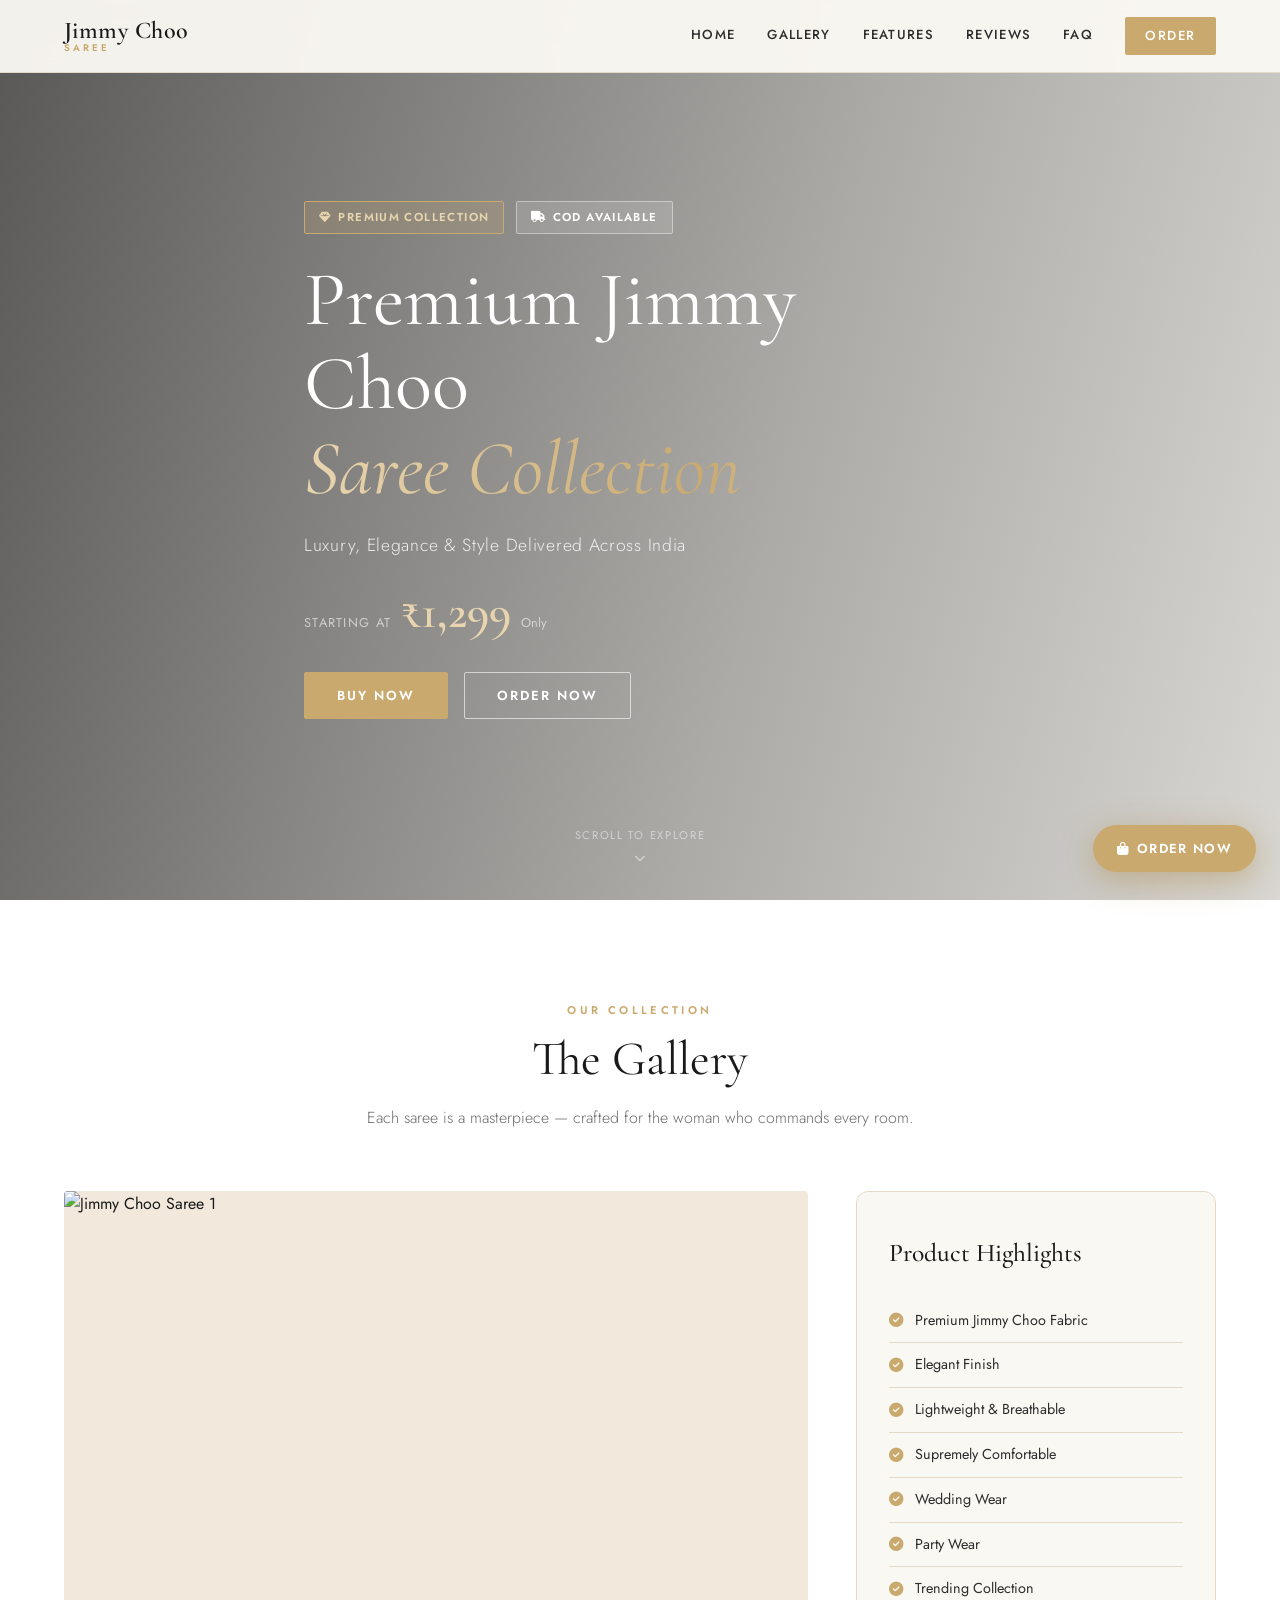
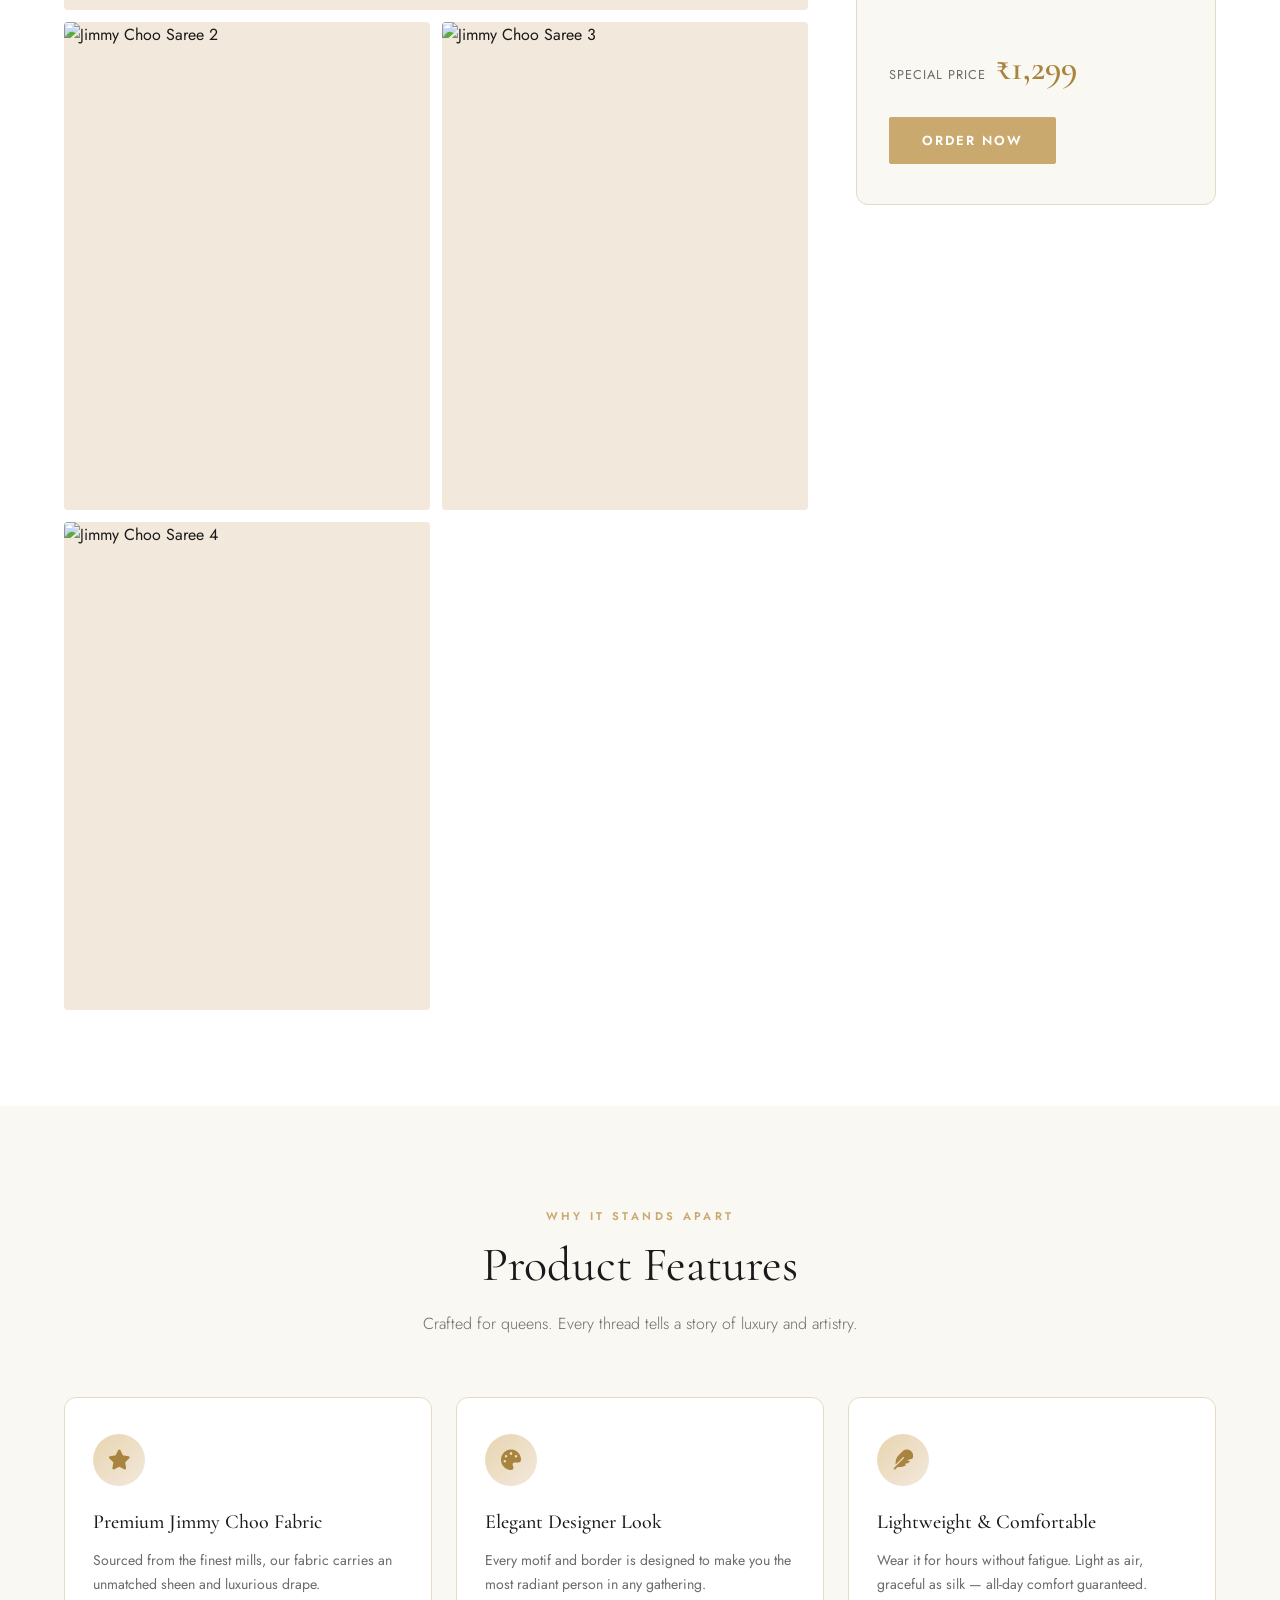
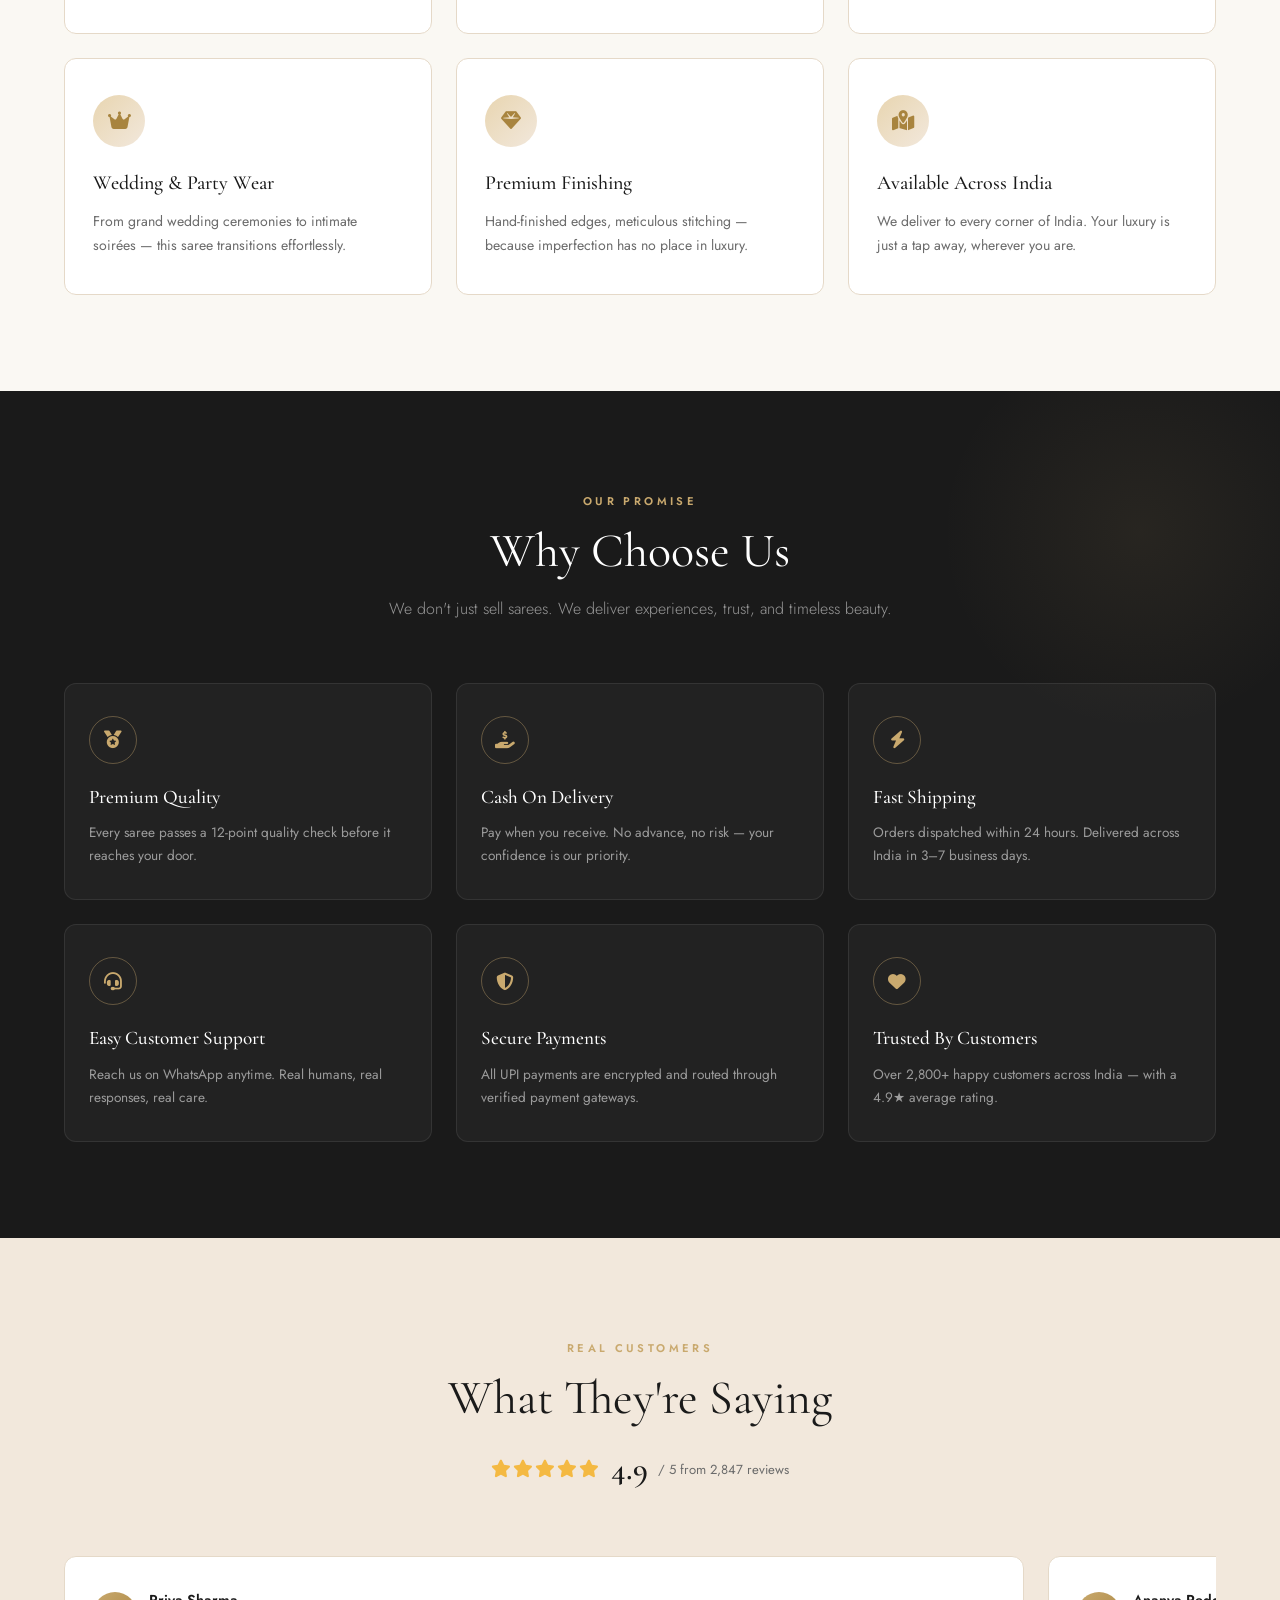
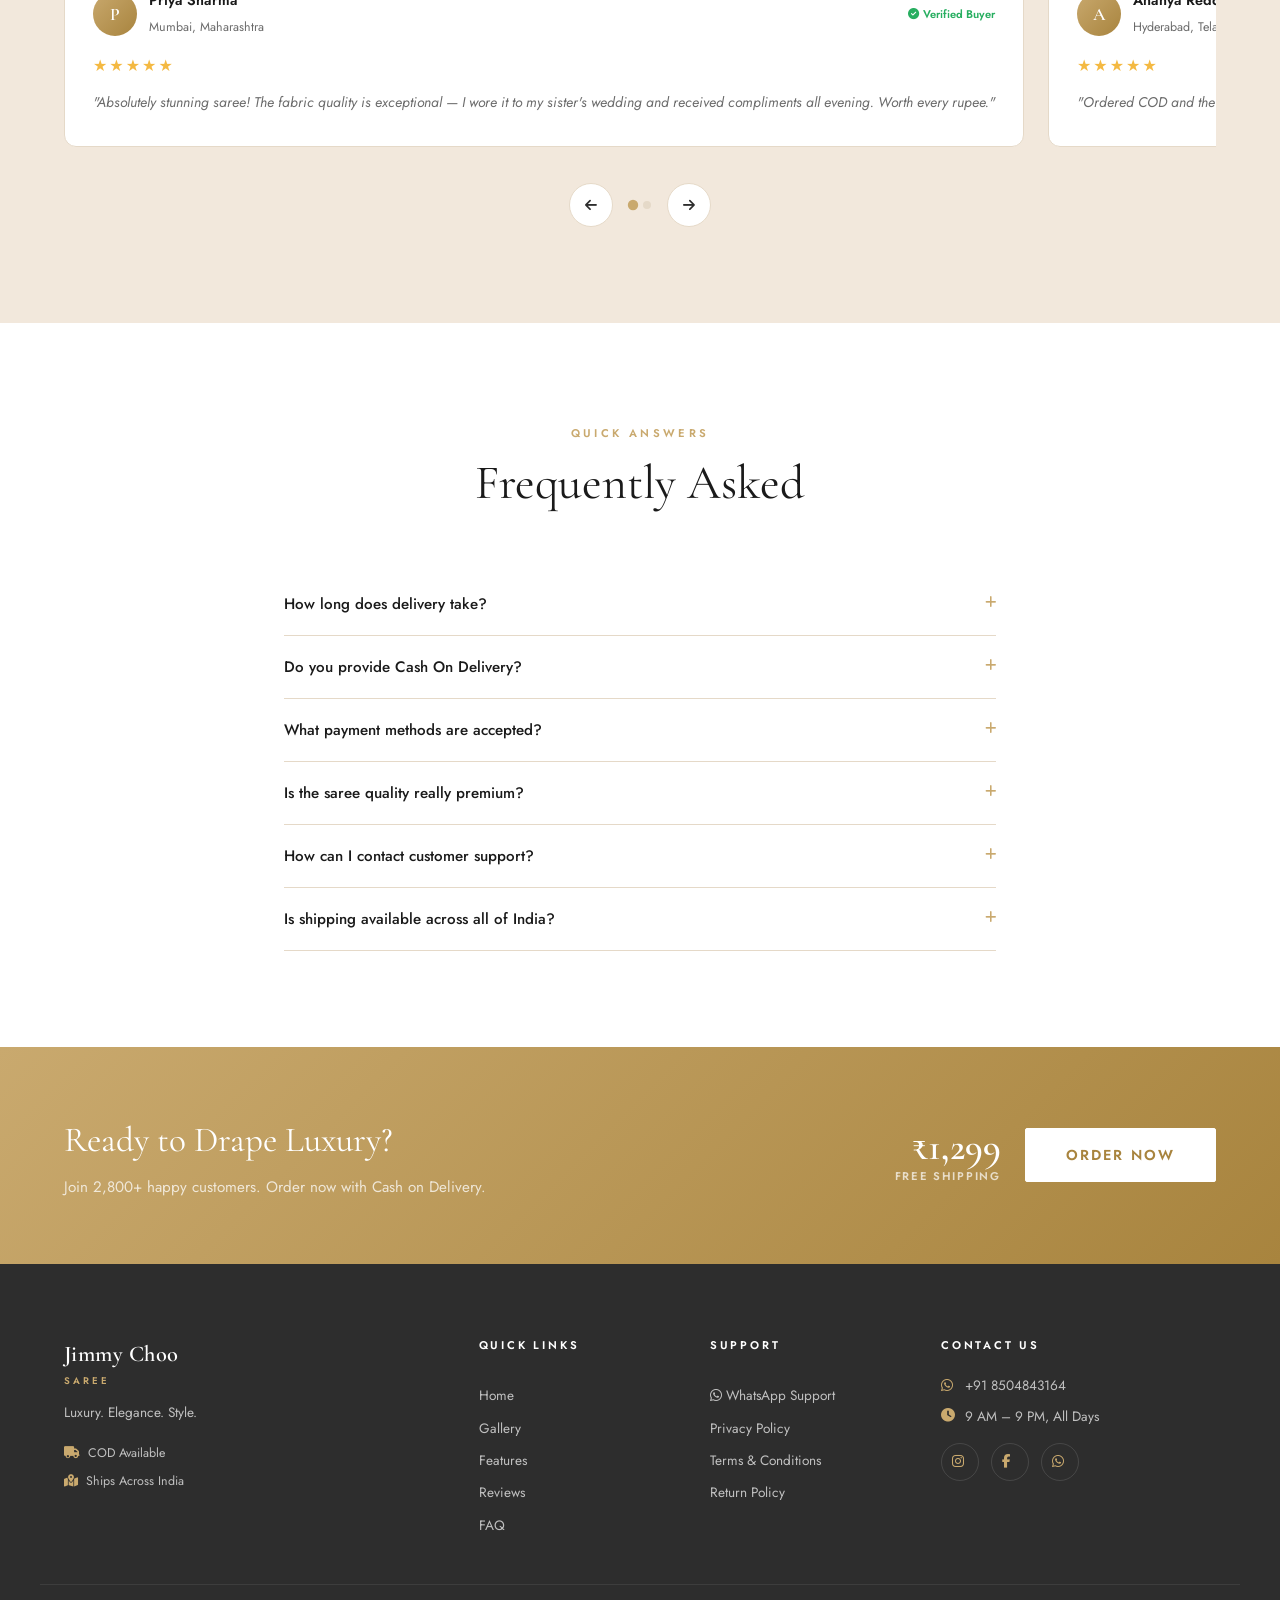
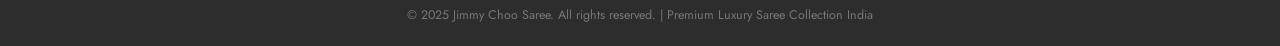
==== commit c5af0b4b: "Replace Unsplash images with local images" ====
--- a/index.html
+++ b/index.html
@@ -137,19 +137,23 @@
       <div class="gallery-layout">
         <div class="gallery-grid fade-up">
           <div class="gallery-item" data-index="0">
-            <img src="https://images.unsplash.com/photo-1610030469983-98e550d6193c?auto=format&fit=crop&w=600&q=80" alt="Jimmy Choo Saree 1" loading="lazy" />
+           <img src="images/saree1.jpg"
+alt="Jimmy Choo Saree 1" loading="lazy" />
             <div class="gallery-zoom"><i class="fa-solid fa-magnifying-glass-plus"></i></div>
           </div>
           <div class="gallery-item" data-index="1">
-            <img src="https://images.unsplash.com/photo-1583391733956-3750e0ff4e8b?auto=format&fit=crop&w=600&q=80" alt="Jimmy Choo Saree 2" loading="lazy" />
+            <img src="images/saree2.jpg"
+alt="Jimmy Choo Saree 2" loading="lazy" />
             <div class="gallery-zoom"><i class="fa-solid fa-magnifying-glass-plus"></i></div>
           </div>
           <div class="gallery-item" data-index="2">
-            <img src="https://images.unsplash.com/photo-1617137968427-85924c800a22?auto=format&fit=crop&w=600&q=80" alt="Jimmy Choo Saree 3" loading="lazy" />
+            <img src="images/saree3.jpg"
+alt="Jimmy Choo Saree 3" loading="lazy" />
             <div class="gallery-zoom"><i class="fa-solid fa-magnifying-glass-plus"></i></div>
           </div>
           <div class="gallery-item" data-index="3">
-            <img src="https://images.unsplash.com/photo-1594938298603-c8148c4b4efb?auto=format&fit=crop&w=600&q=80" alt="Jimmy Choo Saree 4" loading="lazy" />
+            <img src="images/saree4.jpg"
+alt="Jimmy Choo Saree 4" loading="lazy" />
             <div class="gallery-zoom"><i class="fa-solid fa-magnifying-glass-plus"></i></div>
           </div>
         </div>
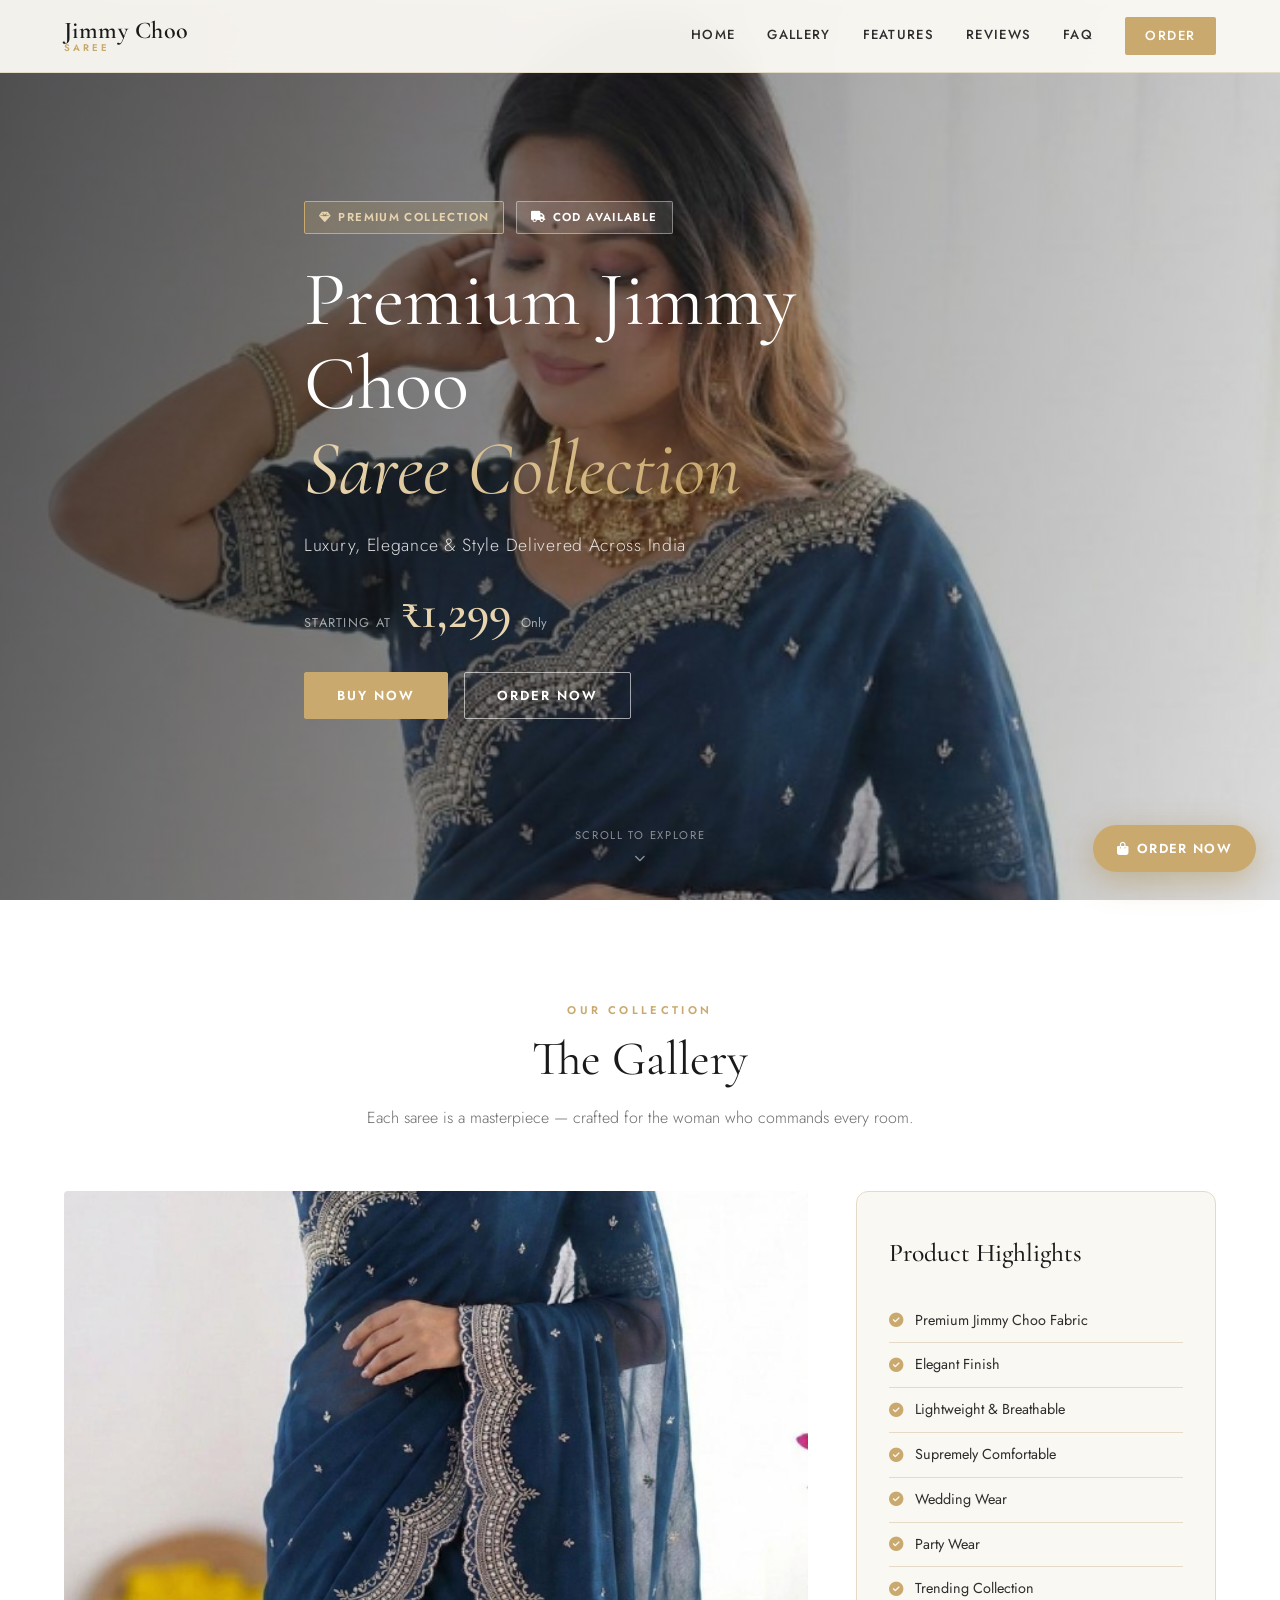
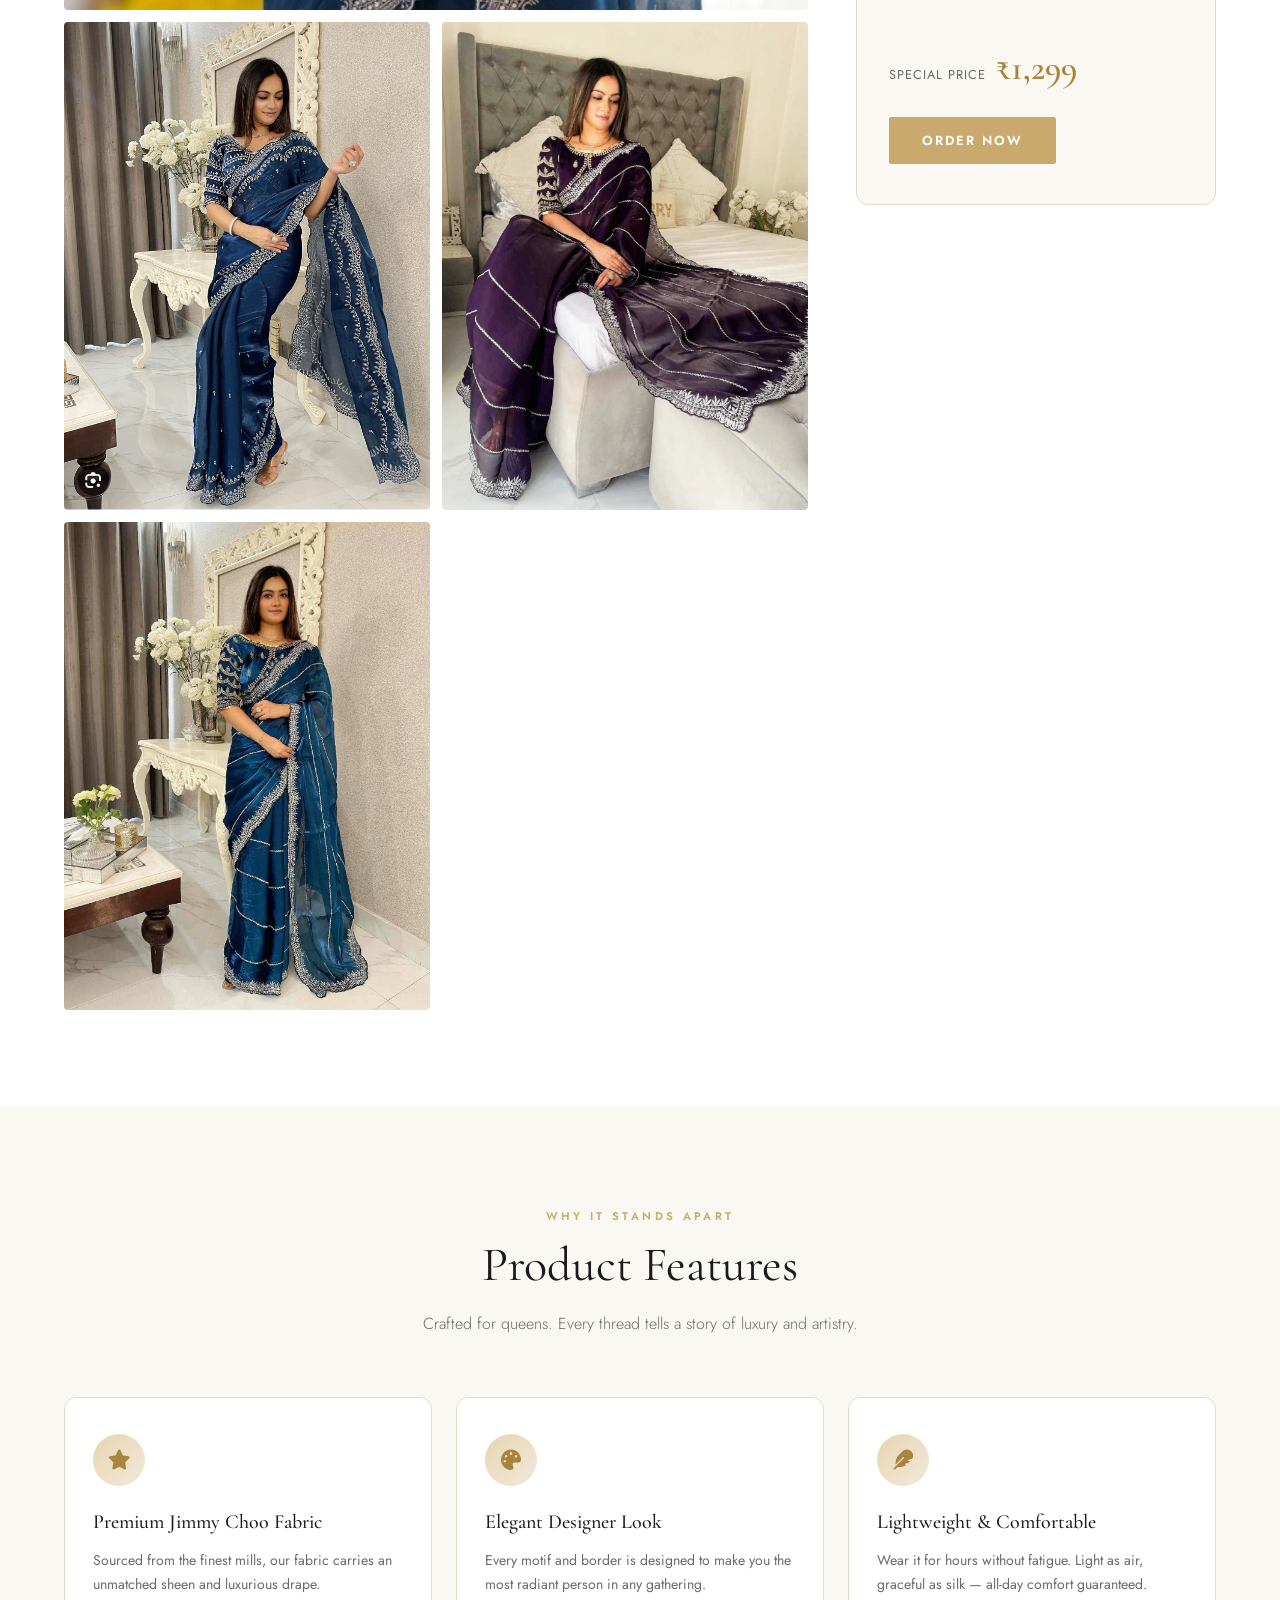
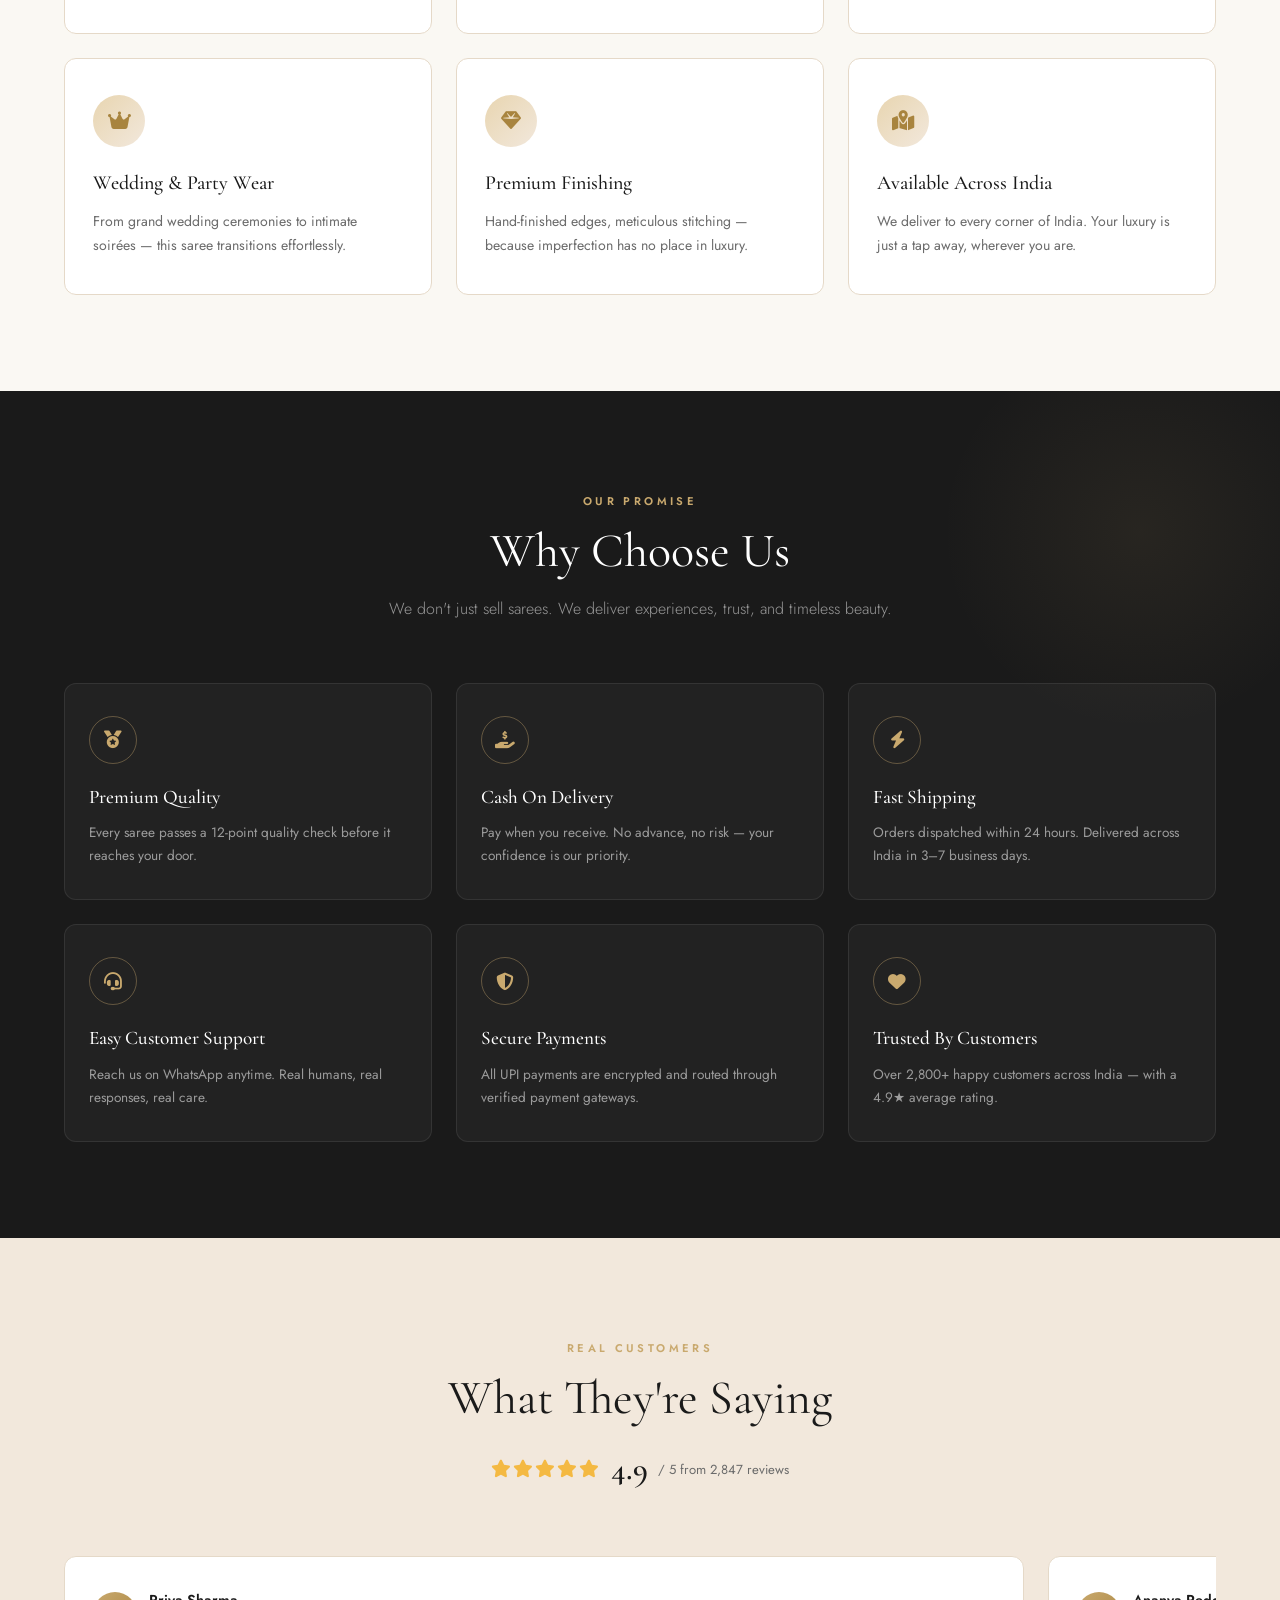
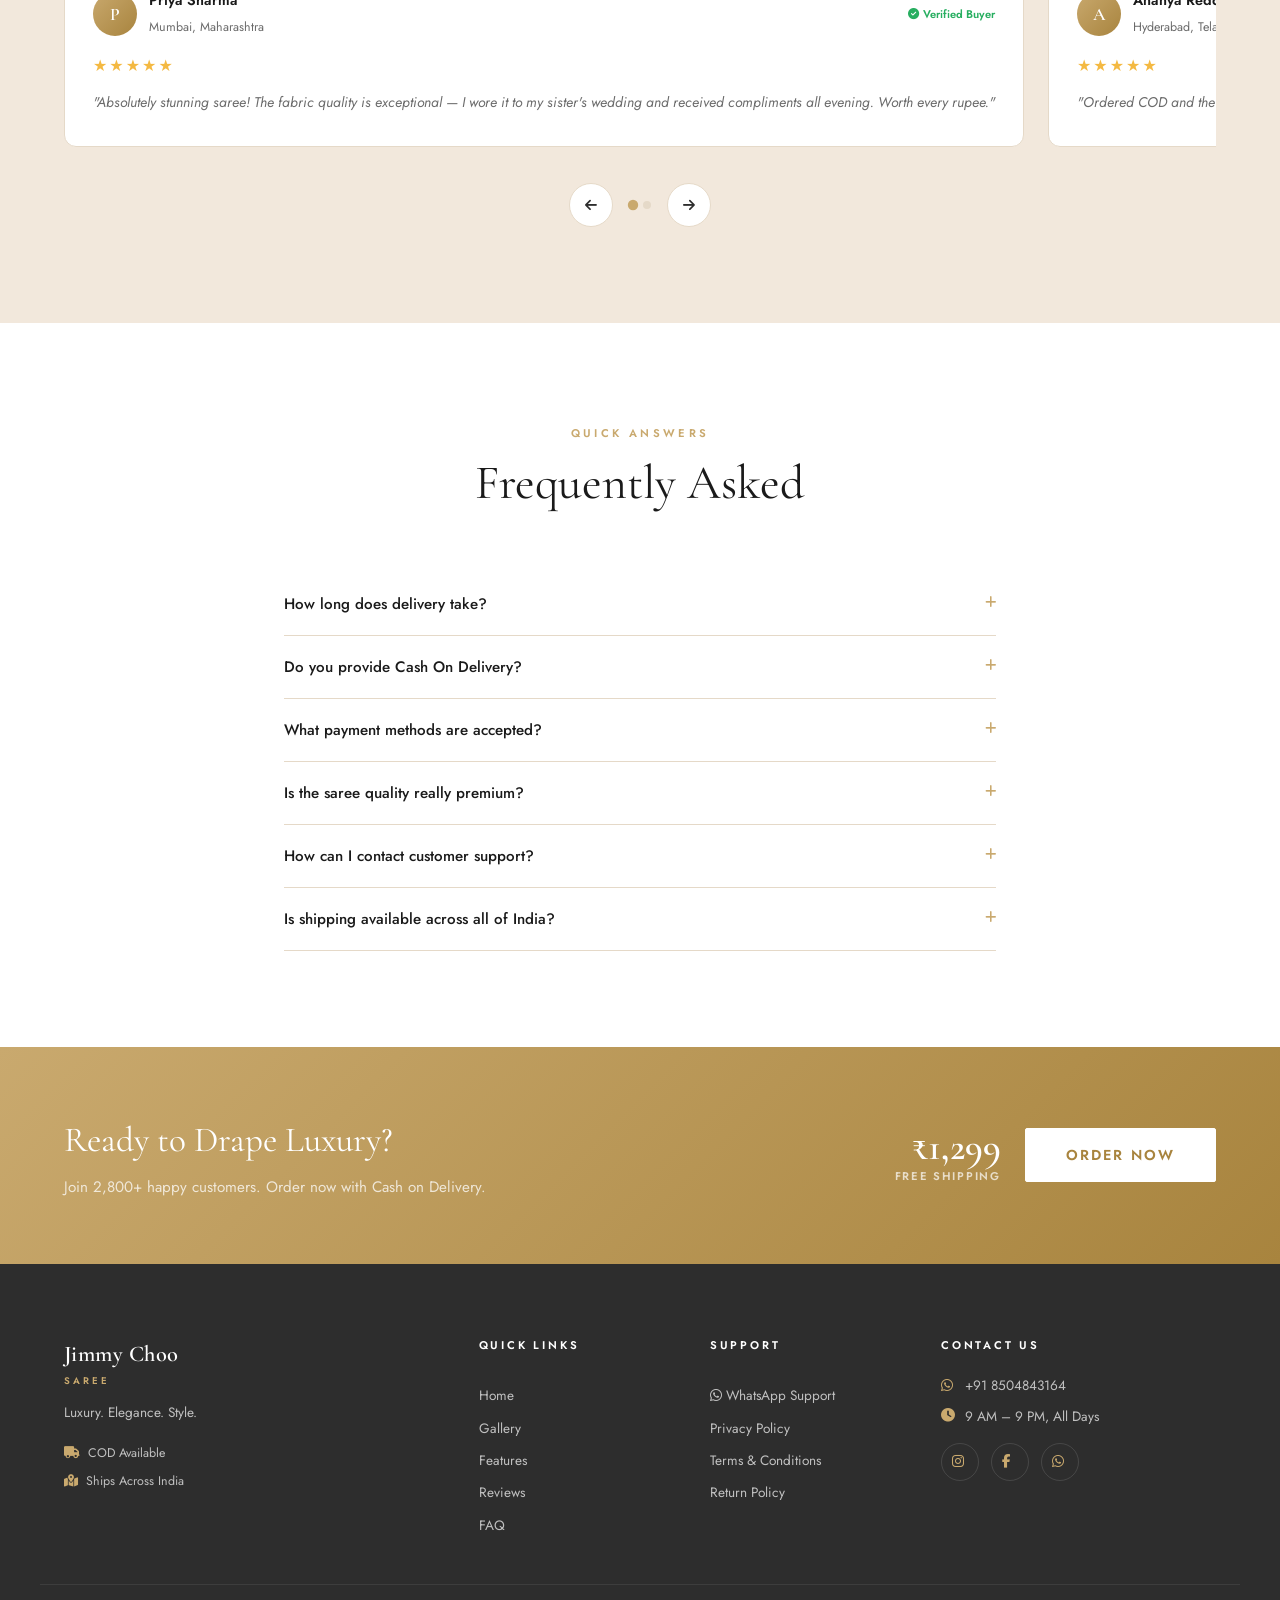
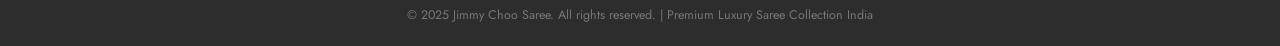
==== commit a7ea67a7: "Update index.html" ====
--- a/index.html
+++ b/index.html
@@ -100,7 +100,9 @@
   <!-- ===== HERO ===== -->
   <section class="hero" id="home">
     <div class="hero-bg">
-      <img src="https://images.unsplash.com/photo-1610030469983-98e550d6193c?auto=format&fit=crop&w=1600&q=80" alt="Premium Jimmy Choo Saree" loading="eager" />
+    <img src="images/saree1.jpg"
+alt="Premium Jimmy Choo Saree"
+loading="eager" />
       <div class="hero-overlay"></div>
     </div>
     <div class="hero-content container">
